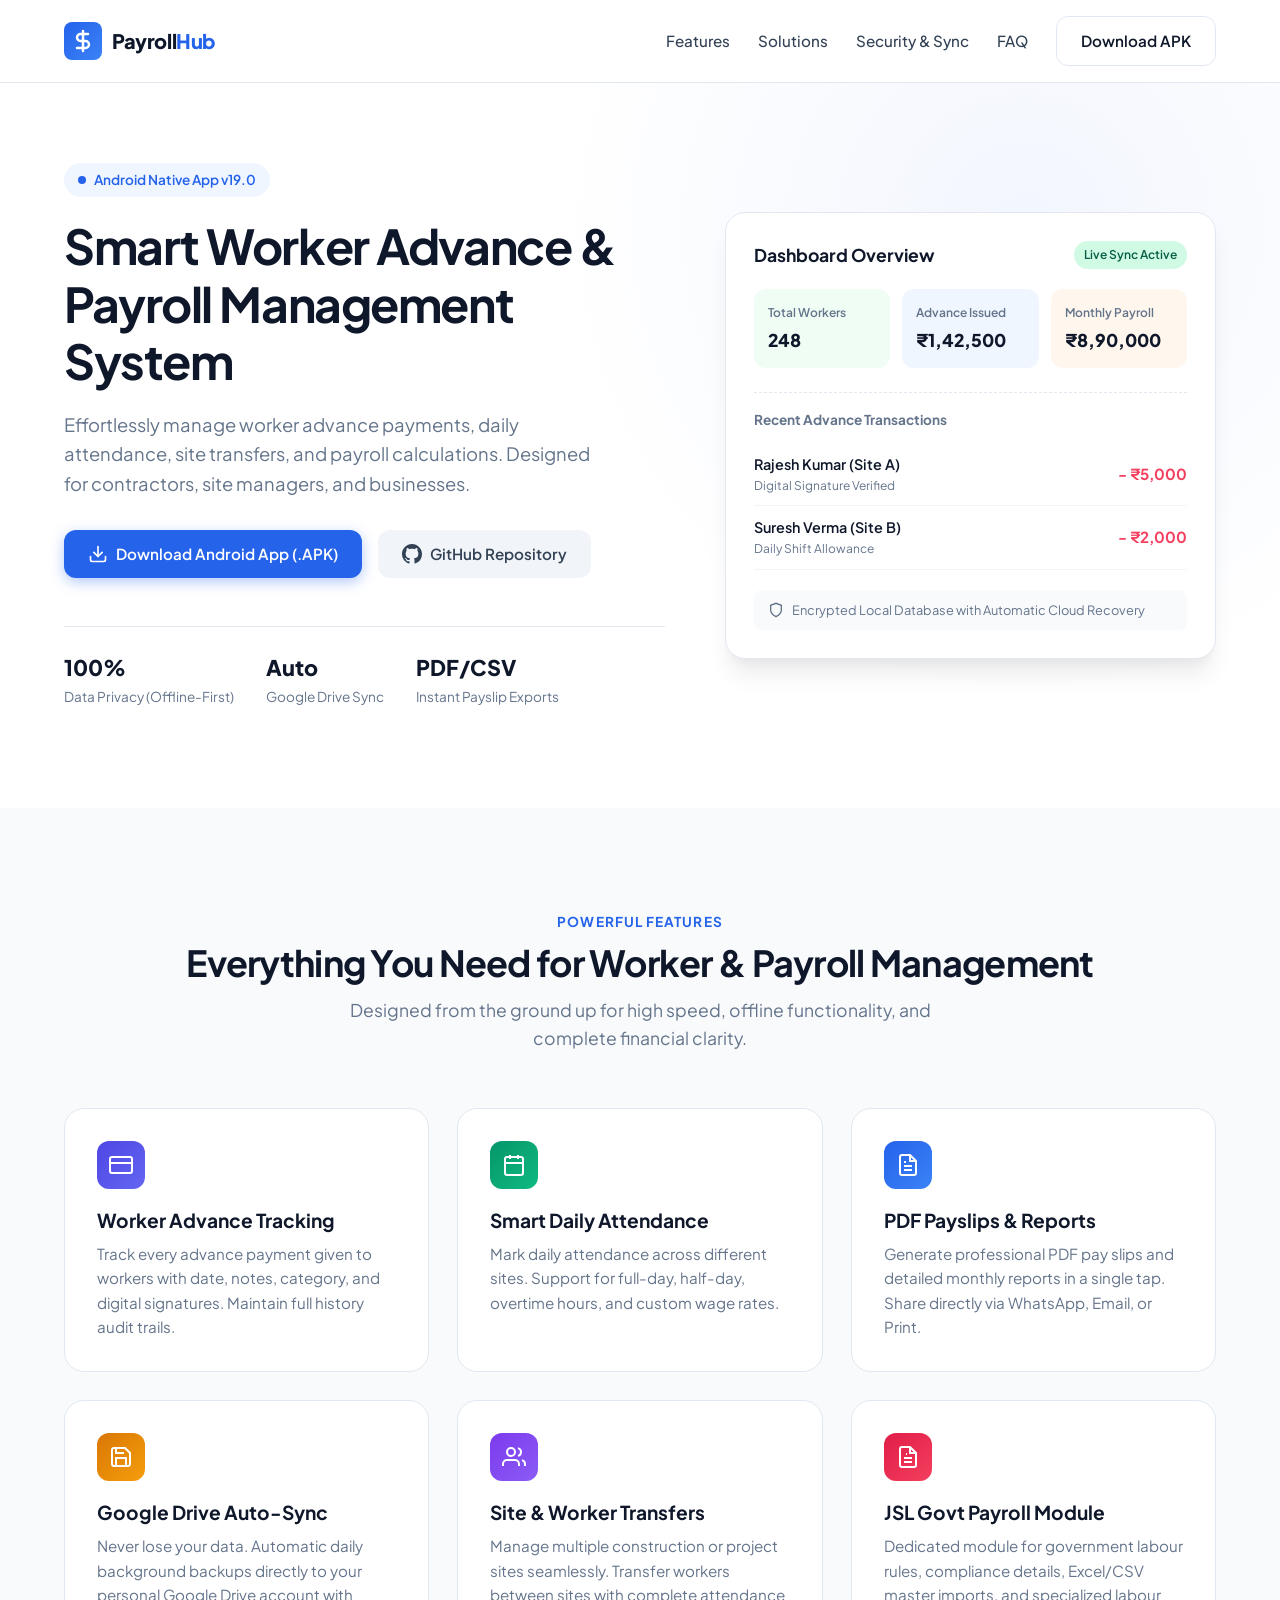
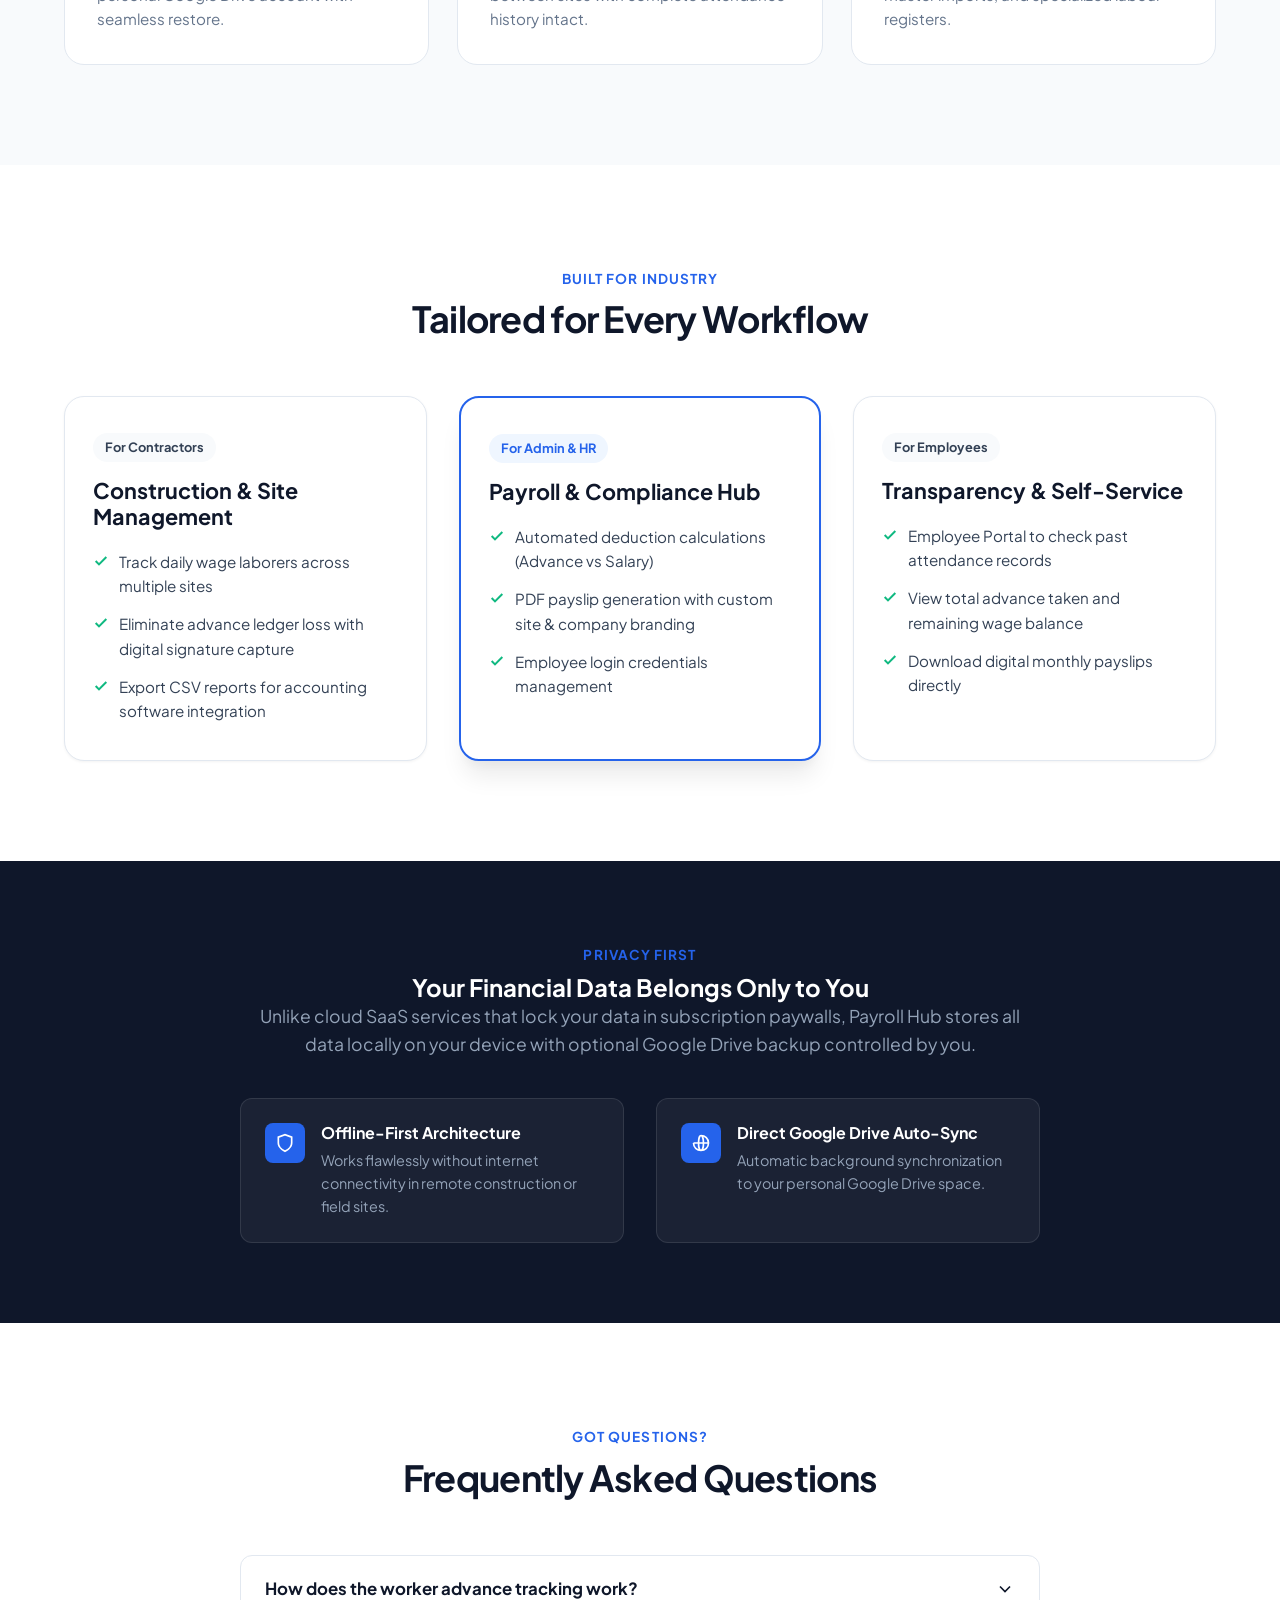
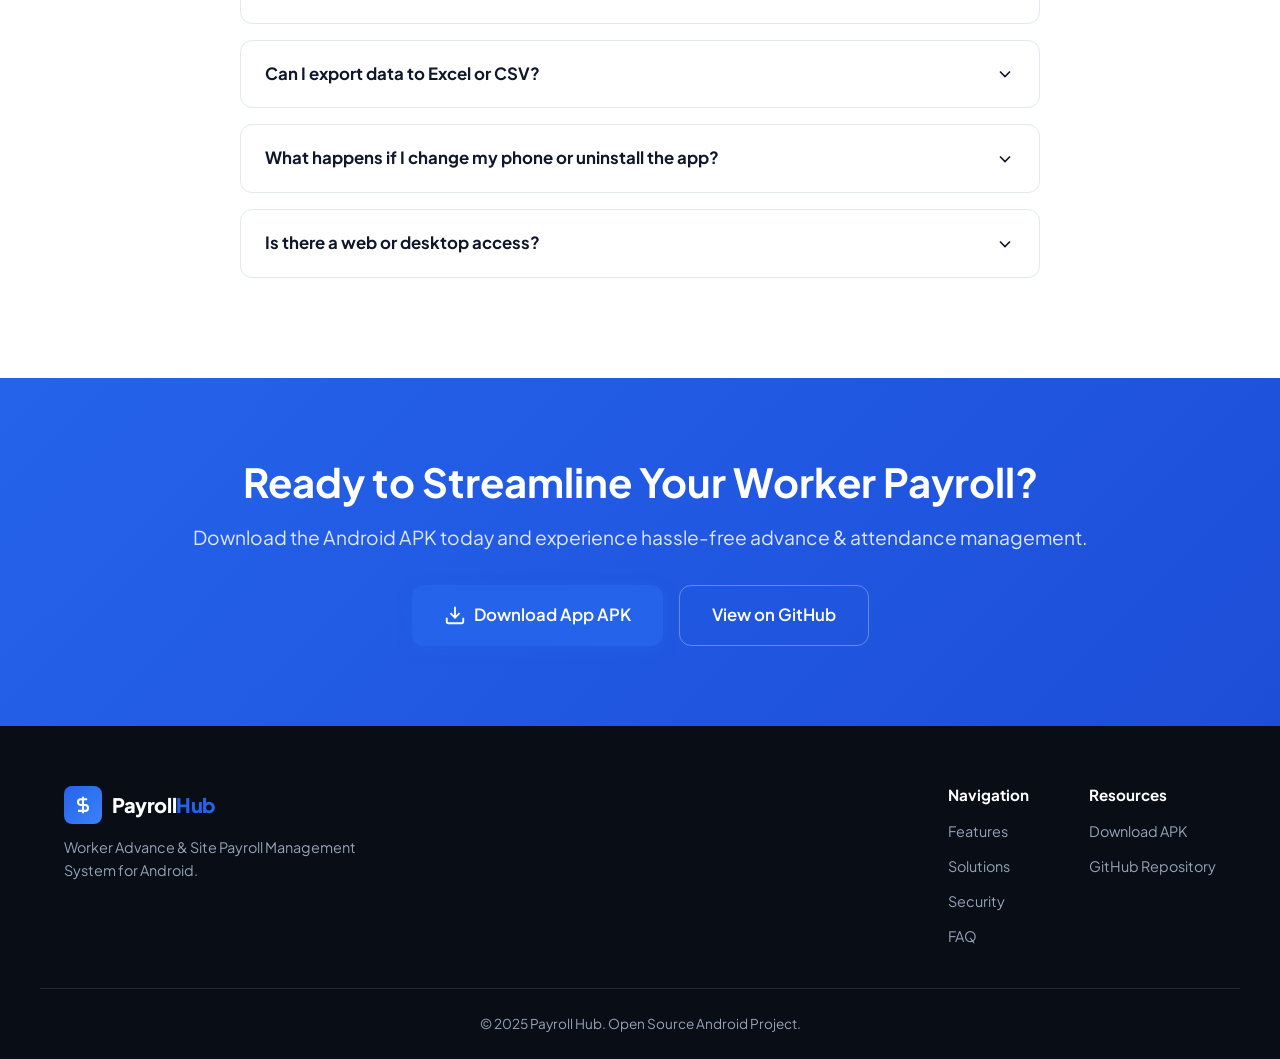
==== index.html @ fec2c5f2 "Publish Payroll Hub static website and release APK" ====
<!DOCTYPE html>
<html lang="en">
<head>
    <meta charset="UTF-8">
    <meta name="viewport" content="width=device-width, initial-scale=1.0">
    <title>Payroll Hub - Smart Worker Advance & Payroll Management</title>
    <meta name="description" content="All-in-one Android app for worker advance management, site attendance, payroll calculations, PDF payslip generation, and Google Drive auto-sync.">
    <link rel="preconnect" href="https://fonts.googleapis.com">
    <link rel="preconnect" href="https://fonts.gstatic.com" crossorigin>
    <link href="https://fonts.googleapis.com/css2?family=Plus+Jakarta+Sans:wght@300;400;500;600;700;800&display=swap" rel="stylesheet">
    <link rel="stylesheet" href="styles.css">
</head>
<body>

    <!-- Header Navigation -->
    <header class="navbar">
        <div class="container nav-container">
            <a href="#" class="brand-logo">
                <div class="logo-icon">
                    <svg width="24" height="24" viewBox="0 0 24 24" fill="none" stroke="currentColor" stroke-width="2.5" stroke-linecap="round" stroke-linejoin="round"><path d="M12 2v20M17 5H9.5a3.5 3.5 0 0 0 0 7h5a3.5 3.5 0 0 1 0 7H6"/></svg>
                </div>
                <span class="brand-name">Payroll<span>Hub</span></span>
            </a>

            <nav class="nav-links" id="navLinks">
                <a href="#features">Features</a>
                <a href="#solutions">Solutions</a>
                <a href="#security">Security & Sync</a>
                <a href="#faq">FAQ</a>
                <a href="app-release.apk" class="btn btn-outline nav-btn">Download APK</a>
            </nav>

            <button class="hamburger" id="hamburger" aria-label="Toggle Menu">
                <span></span>
                <span></span>
                <span></span>
            </button>
        </div>
    </header>

    <!-- Hero Section -->
    <section class="hero">
        <div class="container hero-container">
            <div class="hero-content">
                <div class="badge">
                    <span class="badge-dot"></span> Android Native App v19.0
                </div>
                <h1>Smart Worker Advance & Payroll Management System</h1>
                <p class="hero-subtitle">
                    Effortlessly manage worker advance payments, daily attendance, site transfers, and payroll calculations. Designed for contractors, site managers, and businesses.
                </p>
                <div class="hero-actions">
                    <a href="app-release.apk" class="btn btn-primary">
                        <svg width="20" height="20" viewBox="0 0 24 24" fill="none" stroke="currentColor" stroke-width="2" stroke-linecap="round" stroke-linejoin="round"><path d="M21 15v4a2 2 0 0 1-2 2H5a2 2 0 0 1-2-2v-4"/><polyline points="7 10 12 15 17 10"/><line x1="12" y1="15" x2="12" y2="3"/></svg>
                        Download Android App (.APK)
                    </a>
                    <a href="https://github.com/vijaybharti03/PayrollHub" target="_blank" rel="noopener" class="btn btn-secondary">
                        <svg width="20" height="20" viewBox="0 0 24 24" fill="currentColor"><path d="M12 0C5.37 0 0 5.37 0 12c0 5.31 3.435 9.795 8.205 11.385.6.105.825-.255.825-.57 0-.285-.015-1.23-.015-2.235-3.015.555-3.795-.735-4.035-1.41-.135-.345-.72-1.41-1.23-1.695-.42-.225-1.02-.78-.015-.795.945-.015 1.62.87 1.845 1.23 1.08 1.815 2.805 1.305 3.495.99.105-.78.42-1.305.765-1.605-2.67-.3-5.46-1.335-5.46-5.925 0-1.305.465-2.385 1.23-3.225-.12-.3-.54-1.53.12-3.18 0 0 1.005-.315 3.3 1.23.96-.27 1.98-.405 3-.405s2.04.135 3 .405c2.295-1.56 3.3-1.23 3.3-1.23.66 1.65.24 2.88.12 3.18.765.84 1.23 1.905 1.23 3.225 0 4.605-2.805 5.625-5.475 5.925.435.375.81 1.095.81 2.22 0 1.605-.015 2.895-.015 3.3 0 .315.225.69.825.57A12.02 12.02 0 0024 12c0-6.63-5.37-12-12-12z"/></svg>
                        GitHub Repository
                    </a>
                </div>
                <div class="hero-stats">
                    <div class="stat-item">
                        <span class="stat-number">100%</span>
                        <span class="stat-label">Data Privacy (Offline-First)</span>
                    </div>
                    <div class="stat-item">
                        <span class="stat-number">Auto</span>
                        <span class="stat-label">Google Drive Sync</span>
                    </div>
                    <div class="stat-item">
                        <span class="stat-number">PDF/CSV</span>
                        <span class="stat-label">Instant Payslip Exports</span>
                    </div>
                </div>
            </div>

            <div class="hero-visual">
                <div class="app-card-preview">
                    <div class="card-header">
                        <div class="card-title">Dashboard Overview</div>
                        <span class="status-badge">Live Sync Active</span>
                    </div>
                    <div class="card-metrics">
                        <div class="metric-box green">
                            <span class="m-label">Total Workers</span>
                            <span class="m-value">248</span>
                        </div>
                        <div class="metric-box blue">
                            <span class="m-label">Advance Issued</span>
                            <span class="m-value">₹1,42,500</span>
                        </div>
                        <div class="metric-box orange">
                            <span class="m-label">Monthly Payroll</span>
                            <span class="m-value">₹8,90,000</span>
                        </div>
                    </div>
                    <div class="recent-list">
                        <div class="list-title">Recent Advance Transactions</div>
                        <div class="list-item">
                            <div class="item-info">
                                <div class="item-name">Rajesh Kumar (Site A)</div>
                                <div class="item-sub">Digital Signature Verified</div>
                            </div>
                            <div class="item-amount text-red">- ₹5,000</div>
                        </div>
                        <div class="list-item">
                            <div class="item-info">
                                <div class="item-name">Suresh Verma (Site B)</div>
                                <div class="item-sub">Daily Shift Allowance</div>
                            </div>
                            <div class="item-amount text-red">- ₹2,000</div>
                        </div>
                    </div>
                    <div class="card-footer-info">
                        <svg width="16" height="16" viewBox="0 0 24 24" fill="none" stroke="currentColor" stroke-width="2"><path d="M12 22s8-4 8-10V5l-8-3-8 3v7c0 6 8 10 8 10z"/></svg>
                        Encrypted Local Database with Automatic Cloud Recovery
                    </div>
                </div>
            </div>
        </div>
    </section>

    <!-- Features Section -->
    <section class="features" id="features">
        <div class="container">
            <div class="section-header center">
                <span class="section-tag">Powerful Features</span>
                <h2>Everything You Need for Worker & Payroll Management</h2>
                <p>Designed from the ground up for high speed, offline functionality, and complete financial clarity.</p>
            </div>

            <div class="features-grid">
                <div class="feature-card">
                    <div class="feature-icon bg-indigo">
                        <svg width="24" height="24" viewBox="0 0 24 24" fill="none" stroke="currentColor" stroke-width="2"><rect x="1" y="4" width="22" height="16" rx="2" ry="2"/><line x1="1" y1="10" x2="23" y2="10"/></svg>
                    </div>
                    <h3>Worker Advance Tracking</h3>
                    <p>Track every advance payment given to workers with date, notes, category, and digital signatures. Maintain full history audit trails.</p>
                </div>

                <div class="feature-card">
                    <div class="feature-icon bg-emerald">
                        <svg width="24" height="24" viewBox="0 0 24 24" fill="none" stroke="currentColor" stroke-width="2"><rect x="3" y="4" width="18" height="18" rx="2" ry="2"/><line x1="16" y1="2" x2="16" y2="6"/><line x1="8" y1="2" x2="8" y2="6"/><line x1="3" y1="10" x2="21" y2="10"/></svg>
                    </div>
                    <h3>Smart Daily Attendance</h3>
                    <p>Mark daily attendance across different sites. Support for full-day, half-day, overtime hours, and custom wage rates.</p>
                </div>

                <div class="feature-card">
                    <div class="feature-icon bg-blue">
                        <svg width="24" height="24" viewBox="0 0 24 24" fill="none" stroke="currentColor" stroke-width="2"><path d="M14 2H6a2 2 0 0 0-2 2v16a2 2 0 0 0 2 2h12a2 2 0 0 0 2-2V8z"/><polyline points="14 2 14 8 20 8"/><line x1="16" y1="13" x2="8" y2="13"/><line x1="16" y1="17" x2="8" y2="17"/><polyline points="10 9 9 9 8 9"/></svg>
                    </div>
                    <h3>PDF Payslips & Reports</h3>
                    <p>Generate professional PDF pay slips and detailed monthly reports in a single tap. Share directly via WhatsApp, Email, or Print.</p>
                </div>

                <div class="feature-card">
                    <div class="feature-icon bg-amber">
                        <svg width="24" height="24" viewBox="0 0 24 24" fill="none" stroke="currentColor" stroke-width="2"><path d="M19 21H5a2 2 0 0 1-2-2V5a2 2 0 0 1 2-2h11l5 5v11a2 2 0 0 1-2 2z"/><polyline points="17 21 17 13 7 13 7 21"/><polyline points="7 3 7 8 15 8"/></svg>
                    </div>
                    <h3>Google Drive Auto-Sync</h3>
                    <p>Never lose your data. Automatic daily background backups directly to your personal Google Drive account with seamless restore.</p>
                </div>

                <div class="feature-card">
                    <div class="feature-icon bg-purple">
                        <svg width="24" height="24" viewBox="0 0 24 24" fill="none" stroke="currentColor" stroke-width="2"><path d="M17 21v-2a4 4 0 0 0-4-4H5a4 4 0 0 0-4 4v2"/><circle cx="9" cy="7" r="4"/><path d="M23 21v-2a4 4 0 0 0-3-3.87"/><path d="M16 3.13a4 4 0 0 1 0 7.75"/></svg>
                    </div>
                    <h3>Site & Worker Transfers</h3>
                    <p>Manage multiple construction or project sites seamlessly. Transfer workers between sites with complete attendance history intact.</p>
                </div>

                <div class="feature-card">
                    <div class="feature-icon bg-rose">
                        <svg width="24" height="24" viewBox="0 0 24 24" fill="none" stroke="currentColor" stroke-width="2"><path d="M14 2H6a2 2 0 0 0-2 2v16a2 2 0 0 0 2 2h12a2 2 0 0 0 2-2V8z"/><polyline points="14 2 14 8 20 8"/><path d="M8 13h8"/><path d="M8 17h8"/><path d="M10 9h1"/></svg>
                    </div>
                    <h3>JSL Govt Payroll Module</h3>
                    <p>Dedicated module for government labour rules, compliance details, Excel/CSV master imports, and specialized labour registers.</p>
                </div>
            </div>
        </div>
    </section>

    <!-- Solutions / Role Based Section -->
    <section class="solutions" id="solutions">
        <div class="container">
            <div class="section-header center">
                <span class="section-tag">Built For Industry</span>
                <h2>Tailored for Every Workflow</h2>
            </div>

            <div class="solutions-grid">
                <div class="solution-box">
                    <div class="sol-badge">For Contractors</div>
                    <h3>Construction & Site Management</h3>
                    <ul>
                        <li><svg width="16" height="16" viewBox="0 0 24 24" fill="none" stroke="currentColor" stroke-width="3"><polyline points="20 6 9 17 4 12"/></svg> Track daily wage laborers across multiple sites</li>
                        <li><svg width="16" height="16" viewBox="0 0 24 24" fill="none" stroke="currentColor" stroke-width="3"><polyline points="20 6 9 17 4 12"/></svg> Eliminate advance ledger loss with digital signature capture</li>
                        <li><svg width="16" height="16" viewBox="0 0 24 24" fill="none" stroke="currentColor" stroke-width="3"><polyline points="20 6 9 17 4 12"/></svg> Export CSV reports for accounting software integration</li>
                    </ul>
                </div>

                <div class="solution-box highlight">
                    <div class="sol-badge accent">For Admin & HR</div>
                    <h3>Payroll & Compliance Hub</h3>
                    <ul>
                        <li><svg width="16" height="16" viewBox="0 0 24 24" fill="none" stroke="currentColor" stroke-width="3"><polyline points="20 6 9 17 4 12"/></svg> Automated deduction calculations (Advance vs Salary)</li>
                        <li><svg width="16" height="16" viewBox="0 0 24 24" fill="none" stroke="currentColor" stroke-width="3"><polyline points="20 6 9 17 4 12"/></svg> PDF payslip generation with custom site & company branding</li>
                        <li><svg width="16" height="16" viewBox="0 0 24 24" fill="none" stroke="currentColor" stroke-width="3"><polyline points="20 6 9 17 4 12"/></svg> Employee login credentials management</li>
                    </ul>
                </div>

                <div class="solution-box">
                    <div class="sol-badge">For Employees</div>
                    <h3>Transparency & Self-Service</h3>
                    <ul>
                        <li><svg width="16" height="16" viewBox="0 0 24 24" fill="none" stroke="currentColor" stroke-width="3"><polyline points="20 6 9 17 4 12"/></svg> Employee Portal to check past attendance records</li>
                        <li><svg width="16" height="16" viewBox="0 0 24 24" fill="none" stroke="currentColor" stroke-width="3"><polyline points="20 6 9 17 4 12"/></svg> View total advance taken and remaining wage balance</li>
                        <li><svg width="16" height="16" viewBox="0 0 24 24" fill="none" stroke="currentColor" stroke-width="3"><polyline points="20 6 9 17 4 12"/></svg> Download digital monthly payslips directly</li>
                    </ul>
                </div>
            </div>
        </div>
    </section>

    <!-- Security & Sync Section -->
    <section class="security" id="security">
        <div class="container security-container">
            <div class="security-text">
                <span class="section-tag">Privacy First</span>
                <h2>Your Financial Data Belongs Only to You</h2>
                <p>Unlike cloud SaaS services that lock your data in subscription paywalls, Payroll Hub stores all data locally on your device with optional Google Drive backup controlled by you.</p>
                <div class="sec-features">
                    <div class="sec-item">
                        <div class="sec-icon"><svg width="20" height="20" viewBox="0 0 24 24" fill="none" stroke="currentColor" stroke-width="2"><path d="M12 22s8-4 8-10V5l-8-3-8 3v7c0 6 8 10 8 10z"/></svg></div>
                        <div>
                            <h4>Offline-First Architecture</h4>
                            <p>Works flawlessly without internet connectivity in remote construction or field sites.</p>
                        </div>
                    </div>
                    <div class="sec-item">
                        <div class="sec-icon"><svg width="20" height="20" viewBox="0 0 24 24" fill="none" stroke="currentColor" stroke-width="2"><path d="M21 12a9 9 0 0 1-9 9m9-9a9 9 0 0 0-9-9m9 9H3m9 9a9 9 0 0 1-9-9m9 9c1.657 0 3-4.03 3-9s-1.343-9-3-9m0 18c-1.657 0-3-4.03-3-9s1.343-9 3-9"/></svg></div>
                        <div>
                            <h4>Direct Google Drive Auto-Sync</h4>
                            <p>Automatic background synchronization to your personal Google Drive space.</p>
                        </div>
                    </div>
                </div>
            </div>
        </div>
    </section>

    <!-- FAQ Section -->
    <section class="faq" id="faq">
        <div class="container">
            <div class="section-header center">
                <span class="section-tag">Got Questions?</span>
                <h2>Frequently Asked Questions</h2>
            </div>

            <div class="faq-list">
                <details class="faq-item">
                    <summary class="faq-question">
                        <span>How does the worker advance tracking work?</span>
                        <svg width="20" height="20" viewBox="0 0 24 24" fill="none" stroke="currentColor" stroke-width="2"><polyline points="6 9 12 15 18 9"/></svg>
                    </summary>
                    <div class="faq-answer">
                        <p>When you give cash or bank advance to a worker, select the worker in the app and tap "Add Advance". You can record amount, payment mode, notes, and optionally take a digital signature. The advance is automatically deducted from their end-of-month final payroll calculation.</p>
                    </div>
                </details>

                <details class="faq-item">
                    <summary class="faq-question">
                        <span>Can I export data to Excel or CSV?</span>
                        <svg width="20" height="20" viewBox="0 0 24 24" fill="none" stroke="currentColor" stroke-width="2"><polyline points="6 9 12 15 18 9"/></svg>
                    </summary>
                    <div class="faq-answer">
                        <p>Yes! The app supports robust CSV and Excel export options for attendance registers, advance logs, and full monthly payroll summaries. You can also import existing worker lists via CSV.</p>
                    </div>
                </details>

                <details class="faq-item">
                    <summary class="faq-question">
                        <span>What happens if I change my phone or uninstall the app?</span>
                        <svg width="20" height="20" viewBox="0 0 24 24" fill="none" stroke="currentColor" stroke-width="2"><polyline points="6 9 12 15 18 9"/></svg>
                    </summary>
                    <div class="faq-answer">
                        <p>With Google Drive Auto-Sync enabled, your database is backed up securely. When installing the app on a new device, simply sign in with your Google account and restore your complete database in seconds.</p>
                    </div>
                </details>

                <details class="faq-item">
                    <summary class="faq-question">
                        <span>Is there a web or desktop access?</span>
                        <svg width="20" height="20" viewBox="0 0 24 24" fill="none" stroke="currentColor" stroke-width="2"><polyline points="6 9 12 15 18 9"/></svg>
                    </summary>
                    <div class="faq-answer">
                        <p>Currently, Payroll Hub is a native Android application designed for high performance on phones and tablets. CSV exports can be opened in Excel or Google Sheets on any PC or laptop.</p>
                    </div>
                </details>
            </div>
        </div>
    </section>

    <!-- Download Banner CTA -->
    <section class="cta-banner">
        <div class="container cta-container">
            <h2>Ready to Streamline Your Worker Payroll?</h2>
            <p>Download the Android APK today and experience hassle-free advance & attendance management.</p>
            <div class="cta-buttons">
                <a href="app-release.apk" class="btn btn-primary btn-lg">
                    <svg width="22" height="22" viewBox="0 0 24 24" fill="none" stroke="currentColor" stroke-width="2"><path d="M21 15v4a2 2 0 0 1-2 2H5a2 2 0 0 1-2-2v-4"/><polyline points="7 10 12 15 17 10"/><line x1="12" y1="15" x2="12" y2="3"/></svg>
                    Download App APK
                </a>
                <a href="https://github.com/vijaybharti03/PayrollHub" class="btn btn-outline-white btn-lg">
                    View on GitHub
                </a>
            </div>
        </div>
    </section>

    <!-- Footer -->
    <footer class="footer">
        <div class="container footer-container">
            <div class="footer-brand">
                <div class="brand-logo">
                    <div class="logo-icon">
                        <svg width="20" height="20" viewBox="0 0 24 24" fill="none" stroke="currentColor" stroke-width="2.5"><path d="M12 2v20M17 5H9.5a3.5 3.5 0 0 0 0 7h5a3.5 3.5 0 0 1 0 7H6"/></svg>
                    </div>
                    <span class="brand-name">Payroll<span>Hub</span></span>
                </div>
                <p>Worker Advance & Site Payroll Management System for Android.</p>
            </div>

            <div class="footer-links">
                <div class="f-col">
                    <h4>Navigation</h4>
                    <a href="#features">Features</a>
                    <a href="#solutions">Solutions</a>
                    <a href="#security">Security</a>
                    <a href="#faq">FAQ</a>
                </div>
                <div class="f-col">
                    <h4>Resources</h4>
                    <a href="app-release.apk">Download APK</a>
                    <a href="https://github.com/vijaybharti03/PayrollHub">GitHub Repository</a>
                </div>
            </div>
        </div>
        <div class="footer-bottom">
            <div class="container">
                <p>&copy; 2025 Payroll Hub. Open Source Android Project.</p>
            </div>
        </div>
    </footer>

    <script src="script.js"></script>
</body>
</html>
---- styles.css ----
/* CSS Reset & Variables */
:root {
    --primary: #2563eb;
    --primary-hover: #1d4ed8;
    --primary-light: #eff6ff;
    --dark: #0f172a;
    --dark-muted: #334155;
    --text-muted: #64748b;
    --light-bg: #f8fafc;
    --border: #e2e8f0;
    --white: #ffffff;
    --accent-emerald: #10b981;
    --accent-amber: #f59e0b;
    --accent-rose: #f43f5e;
    --accent-purple: #8b5cf6;
    --radius-sm: 8px;
    --radius-md: 12px;
    --radius-lg: 20px;
    --shadow-sm: 0 1px 3px rgba(0, 0, 0, 0.05);
    --shadow-md: 0 4px 6px -1px rgba(0, 0, 0, 0.08), 0 2px 4px -1px rgba(0, 0, 0, 0.04);
    --shadow-lg: 0 20px 25px -5px rgba(0, 0, 0, 0.08), 0 10px 10px -5px rgba(0, 0, 0, 0.03);
}

* {
    margin: 0;
    padding: 0;
    box-sizing: border-box;
}

html {
    scroll-behavior: smooth;
    font-family: 'Plus Jakarta Sans', -apple-system, BlinkMacSystemFont, sans-serif;
    color: var(--dark);
    background-color: #ffffff;
}

body {
    line-height: 1.6;
    overflow-x: hidden;
}

.container {
    max-width: 1200px;
    margin: 0 auto;
    padding: 0 24px;
}

/* Typography Helpers */
h1, h2, h3, h4 {
    color: var(--dark);
    font-weight: 700;
    line-height: 1.2;
}

a {
    text-decoration: none;
    color: inherit;
    transition: all 0.2s ease;
}

/* Buttons */
.btn {
    display: inline-flex;
    align-items: center;
    justify-content: center;
    gap: 8px;
    padding: 12px 24px;
    font-weight: 600;
    font-size: 0.95rem;
    border-radius: var(--radius-md);
    cursor: pointer;
    transition: all 0.25s ease;
    border: none;
}

.btn-primary {
    background-color: var(--primary);
    color: var(--white);
    box-shadow: 0 4px 14px rgba(37, 99, 235, 0.35);
}

.btn-primary:hover {
    background-color: var(--primary-hover);
    transform: translateY(-2px);
    box-shadow: 0 6px 20px rgba(37, 99, 235, 0.45);
}

.btn-secondary {
    background-color: #f1f5f9;
    color: var(--dark-muted);
}

.btn-secondary:hover {
    background-color: #e2e8f0;
    color: var(--dark);
}

.btn-outline {
    border: 1.5px solid var(--border);
    color: var(--dark);
    background: transparent;
}

.btn-outline:hover {
    border-color: var(--primary);
    color: var(--primary);
}

.btn-outline-white {
    border: 1.5px solid rgba(255, 255, 255, 0.3);
    color: var(--white);
    background: transparent;
}

.btn-outline-white:hover {
    background: rgba(255, 255, 255, 0.1);
    border-color: var(--white);
}

.btn-lg {
    padding: 16px 32px;
    font-size: 1.05rem;
}

/* Navbar */
.navbar {
    position: sticky;
    top: 0;
    z-index: 1000;
    background-color: rgba(255, 255, 255, 0.9);
    backdrop-filter: blur(12px);
    border-bottom: 1px solid var(--border);
    padding: 16px 0;
}

.nav-container {
    display: flex;
    align-items: center;
    justify-content: space-between;
}

.brand-logo {
    display: flex;
    align-items: center;
    gap: 10px;
}

.logo-icon {
    width: 38px;
    height: 38px;
    background: linear-gradient(135deg, var(--primary), #3b82f6);
    color: white;
    border-radius: var(--radius-sm);
    display: flex;
    align-items: center;
    justify-content: center;
}

.brand-name {
    font-size: 1.25rem;
    font-weight: 800;
    letter-spacing: -0.02em;
}

.brand-name span {
    color: var(--primary);
}

.nav-links {
    display: flex;
    align-items: center;
    gap: 28px;
    font-weight: 500;
    font-size: 0.95rem;
    color: var(--dark-muted);
}

.nav-links a:hover {
    color: var(--primary);
}

.hamburger {
    display: none;
    flex-direction: column;
    gap: 5px;
    background: none;
    border: none;
    cursor: pointer;
}

.hamburger span {
    width: 24px;
    height: 2px;
    background-color: var(--dark);
    transition: all 0.3s;
}

/* Hero Section */
.hero {
    padding: 80px 0 100px;
    background: radial-gradient(circle at 80% 20%, rgba(37, 99, 235, 0.06) 0%, transparent 40%);
}

.hero-container {
    display: grid;
    grid-template-columns: 1.1fr 0.9fr;
    gap: 60px;
    align-items: center;
}

.badge {
    display: inline-flex;
    align-items: center;
    gap: 8px;
    padding: 6px 14px;
    background-color: var(--primary-light);
    color: var(--primary);
    font-weight: 600;
    font-size: 0.85rem;
    border-radius: 100px;
    margin-bottom: 20px;
}

.badge-dot {
    width: 8px;
    height: 8px;
    background-color: var(--primary);
    border-radius: 50%;
}

.hero h1 {
    font-size: 3rem;
    letter-spacing: -0.03em;
    margin-bottom: 20px;
    color: var(--dark);
}

.hero-subtitle {
    font-size: 1.15rem;
    color: var(--text-muted);
    margin-bottom: 32px;
    max-width: 540px;
}

.hero-actions {
    display: flex;
    gap: 16px;
    margin-bottom: 48px;
    flex-wrap: wrap;
}

.hero-stats {
    display: flex;
    gap: 32px;
    border-top: 1px solid var(--border);
    padding-top: 24px;
}

.stat-item {
    display: flex;
    flex-direction: column;
}

.stat-number {
    font-size: 1.35rem;
    font-weight: 800;
    color: var(--dark);
}

.stat-label {
    font-size: 0.85rem;
    color: var(--text-muted);
}

/* App Card Visual Preview */
.hero-visual {
    position: relative;
}

.app-card-preview {
    background: #ffffff;
    border: 1px solid var(--border);
    border-radius: var(--radius-lg);
    padding: 28px;
    box-shadow: var(--shadow-lg);
    position: relative;
}

.card-header {
    display: flex;
    justify-content: space-between;
    align-items: center;
    margin-bottom: 20px;
}

.card-title {
    font-weight: 700;
    font-size: 1.1rem;
}

.status-badge {
    background-color: #d1fae5;
    color: #065f46;
    font-size: 0.75rem;
    font-weight: 600;
    padding: 4px 10px;
    border-radius: 100px;
}

.card-metrics {
    display: grid;
    grid-template-columns: repeat(3, 1fr);
    gap: 12px;
    margin-bottom: 24px;
}

.metric-box {
    padding: 14px;
    border-radius: var(--radius-md);
    display: flex;
    flex-direction: column;
}

.metric-box.green { background-color: #f0fdf4; }
.metric-box.blue { background-color: #eff6ff; }
.metric-box.orange { background-color: #fff7ed; }

.m-label {
    font-size: 0.75rem;
    color: var(--text-muted);
    font-weight: 600;
}

.m-value {
    font-size: 1.1rem;
    font-weight: 800;
    color: var(--dark);
    margin-top: 4px;
}

.recent-list {
    border-top: 1px dashed var(--border);
    padding-top: 16px;
    margin-bottom: 20px;
}

.list-title {
    font-size: 0.85rem;
    font-weight: 700;
    color: var(--text-muted);
    margin-bottom: 12px;
}

.list-item {
    display: flex;
    justify-content: space-between;
    align-items: center;
    padding: 10px 0;
    border-bottom: 1px solid #f1f5f9;
}

.item-name {
    font-weight: 600;
    font-size: 0.9rem;
}

.item-sub {
    font-size: 0.75rem;
    color: var(--text-muted);
}

.item-amount {
    font-weight: 700;
    font-size: 0.95rem;
}

.text-red { color: var(--accent-rose); }

.card-footer-info {
    display: flex;
    align-items: center;
    gap: 8px;
    font-size: 0.8rem;
    color: var(--text-muted);
    background-color: var(--light-bg);
    padding: 10px 14px;
    border-radius: var(--radius-sm);
}

/* Section Header Component */
.section-header {
    margin-bottom: 56px;
}

.section-header.center {
    text-align: center;
}

.section-tag {
    color: var(--primary);
    font-weight: 700;
    font-size: 0.85rem;
    text-transform: uppercase;
    letter-spacing: 0.08em;
    margin-bottom: 8px;
    display: inline-block;
}

.section-header h2 {
    font-size: 2.25rem;
    letter-spacing: -0.02em;
    margin-bottom: 12px;
}

.section-header p {
    color: var(--text-muted);
    font-size: 1.1rem;
    max-width: 600px;
    margin: 0 auto;
}

/* Features Section */
.features {
    padding: 100px 0;
    background-color: var(--light-bg);
}

.features-grid {
    display: grid;
    grid-template-columns: repeat(3, 1fr);
    gap: 28px;
}

.feature-card {
    background: var(--white);
    padding: 32px;
    border-radius: var(--radius-lg);
    border: 1px solid var(--border);
    transition: all 0.3s ease;
}

.feature-card:hover {
    transform: translateY(-4px);
    box-shadow: var(--shadow-lg);
    border-color: rgba(37, 99, 235, 0.3);
}

.feature-icon {
    width: 48px;
    height: 48px;
    border-radius: var(--radius-md);
    display: flex;
    align-items: center;
    justify-content: center;
    margin-bottom: 20px;
    color: white;
}

.bg-indigo { background: linear-gradient(135deg, #4f46e5, #6366f1); }
.bg-emerald { background: linear-gradient(135deg, #059669, #10b981); }
.bg-blue { background: linear-gradient(135deg, #2563eb, #3b82f6); }
.bg-amber { background: linear-gradient(135deg, #d97706, #f59e0b); }
.bg-purple { background: linear-gradient(135deg, #7c3aed, #8b5cf6); }
.bg-rose { background: linear-gradient(135deg, #e11d48, #f43f5e); }

.feature-card h3 {
    font-size: 1.2rem;
    margin-bottom: 10px;
}

.feature-card p {
    color: var(--text-muted);
    font-size: 0.95rem;
}

/* Solutions Section */
.solutions {
    padding: 100px 0;
}

.solutions-grid {
    display: grid;
    grid-template-columns: repeat(3, 1fr);
    gap: 32px;
}

.solution-box {
    background: var(--white);
    border: 1px solid var(--border);
    border-radius: var(--radius-lg);
    padding: 36px 28px;
    position: relative;
    box-shadow: var(--shadow-sm);
}

.solution-box.highlight {
    border: 2px solid var(--primary);
    box-shadow: var(--shadow-lg);
}

.sol-badge {
    display: inline-block;
    padding: 4px 12px;
    background-color: var(--light-bg);
    color: var(--dark-muted);
    font-size: 0.8rem;
    font-weight: 700;
    border-radius: 100px;
    margin-bottom: 16px;
}

.sol-badge.accent {
    background-color: var(--primary-light);
    color: var(--primary);
}

.solution-box h3 {
    font-size: 1.35rem;
    margin-bottom: 20px;
}

.solution-box ul {
    list-style: none;
    display: flex;
    flex-direction: column;
    gap: 14px;
}

.solution-box li {
    display: flex;
    align-items: flex-start;
    gap: 10px;
    font-size: 0.95rem;
    color: var(--dark-muted);
}

.solution-box li svg {
    color: var(--accent-emerald);
    flex-shrink: 0;
    margin-top: 3px;
}

/* Security Section */
.security {
    padding: 80px 0;
    background-color: var(--dark);
    color: var(--white);
}

.security h2 {
    color: var(--white);
}

.security-text {
    max-width: 800px;
    margin: 0 auto;
    text-align: center;
}

.security p {
    color: #94a3b8;
    font-size: 1.1rem;
    margin-bottom: 40px;
}

.sec-features {
    display: grid;
    grid-template-columns: repeat(2, 1fr);
    gap: 32px;
    text-align: left;
}

.sec-item {
    display: flex;
    gap: 16px;
    background: rgba(255, 255, 255, 0.05);
    padding: 24px;
    border-radius: var(--radius-md);
    border: 1px solid rgba(255, 255, 255, 0.1);
}

.sec-icon {
    width: 40px;
    height: 40px;
    background: var(--primary);
    color: white;
    border-radius: var(--radius-sm);
    display: flex;
    align-items: center;
    justify-content: center;
    flex-shrink: 0;
}

.sec-item h4 {
    color: var(--white);
    margin-bottom: 6px;
}

.sec-item p {
    color: #94a3b8;
    font-size: 0.9rem;
    margin-bottom: 0;
}

/* FAQ Section */
.faq {
    padding: 100px 0;
}

.faq-list {
    max-width: 800px;
    margin: 0 auto;
    display: flex;
    flex-direction: column;
    gap: 16px;
}

.faq-item {
    background-color: var(--white);
    border: 1px solid var(--border);
    border-radius: var(--radius-md);
    overflow: hidden;
}

.faq-question {
    padding: 20px 24px;
    font-weight: 700;
    font-size: 1.05rem;
    cursor: pointer;
    display: flex;
    justify-content: space-between;
    align-items: center;
    user-select: none;
    list-style: none;
}

.faq-question::-webkit-details-marker {
    display: none;
}

.faq-answer {
    padding: 0 24px 20px;
    color: var(--text-muted);
    font-size: 0.95rem;
}

/* CTA Banner */
.cta-banner {
    background: linear-gradient(135deg, var(--primary), #1d4ed8);
    color: var(--white);
    padding: 80px 0;
    text-align: center;
}

.cta-banner h2 {
    color: var(--white);
    font-size: 2.5rem;
    margin-bottom: 16px;
}

.cta-banner p {
    font-size: 1.2rem;
    color: rgba(255, 255, 255, 0.85);
    margin-bottom: 32px;
}

.cta-buttons {
    display: flex;
    justify-content: center;
    gap: 16px;
    flex-wrap: wrap;
}

/* Footer */
.footer {
    background-color: #090d16;
    color: #94a3b8;
    padding: 60px 0 0;
}

.footer-container {
    display: grid;
    grid-template-columns: 1fr 1fr;
    gap: 60px;
    padding-bottom: 40px;
    border-bottom: 1px solid #1e293b;
}

.footer-brand .brand-name {
    color: var(--white);
}

.footer-brand p {
    margin-top: 12px;
    font-size: 0.9rem;
    max-width: 320px;
}

.footer-links {
    display: flex;
    gap: 60px;
    justify-content: flex-end;
}

.f-col {
    display: flex;
    flex-direction: column;
    gap: 12px;
}

.f-col h4 {
    color: var(--white);
    font-size: 0.95rem;
    margin-bottom: 4px;
}

.f-col a {
    color: #94a3b8;
    font-size: 0.9rem;
}

.f-col a:hover {
    color: var(--white);
}

.footer-bottom {
    padding: 24px 0;
    font-size: 0.85rem;
    text-align: center;
}

/* Responsive Styles */
@media (max-width: 992px) {
    .hero-container {
        grid-template-columns: 1fr;
        gap: 40px;
    }

    .hero h1 {
        font-size: 2.25rem;
    }

    .features-grid, .solutions-grid {
        grid-template-columns: 1fr;
    }

    .sec-features {
        grid-template-columns: 1fr;
    }
}

@media (max-width: 768px) {
    .nav-links {
        display: none;
        position: absolute;
        top: 100%;
        left: 0;
        right: 0;
        background: var(--white);
        flex-direction: column;
        padding: 20px;
        box-shadow: var(--shadow-lg);
        border-bottom: 1px solid var(--border);
    }

    .nav-links.active {
        display: flex;
    }

    .hamburger {
        display: flex;
    }

    .card-metrics {
        grid-template-columns: 1fr;
    }

    .footer-container {
        grid-template-columns: 1fr;
    }

    .footer-links {
        justify-content: flex-start;
    }
}
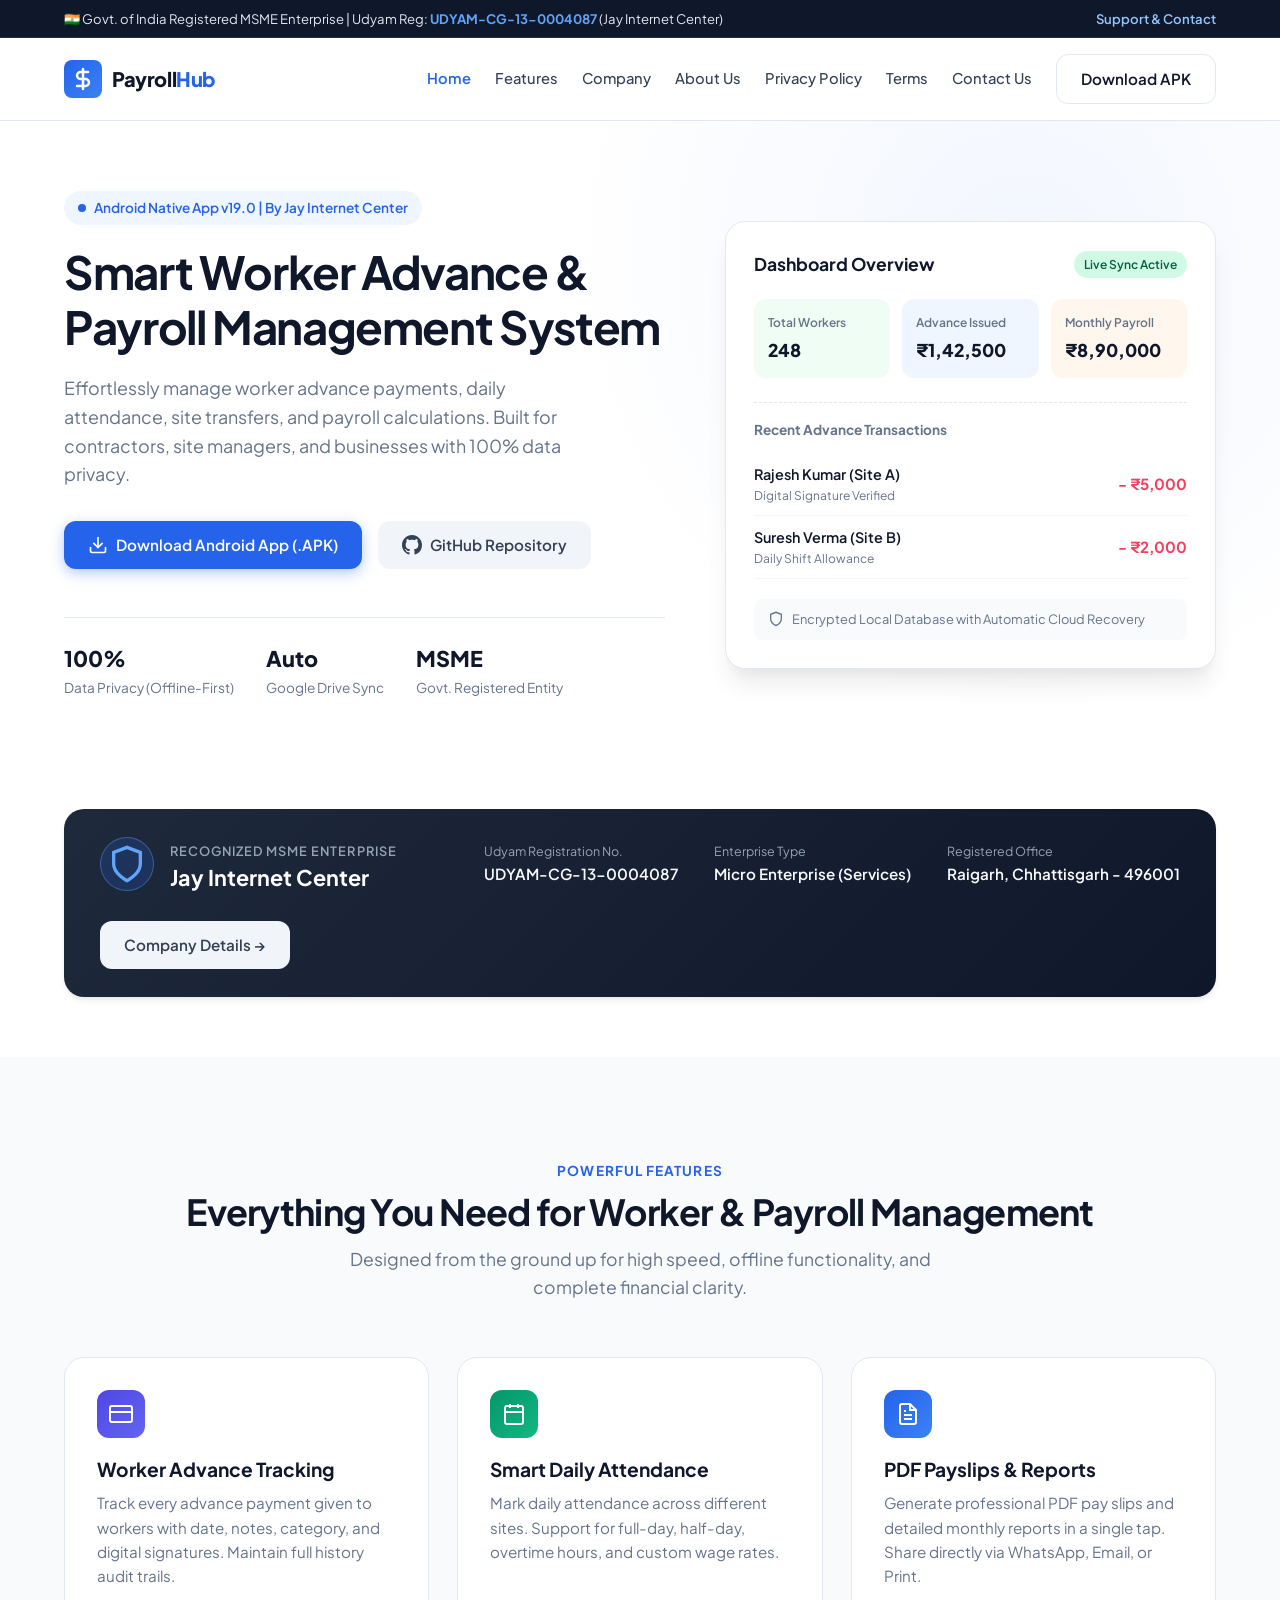
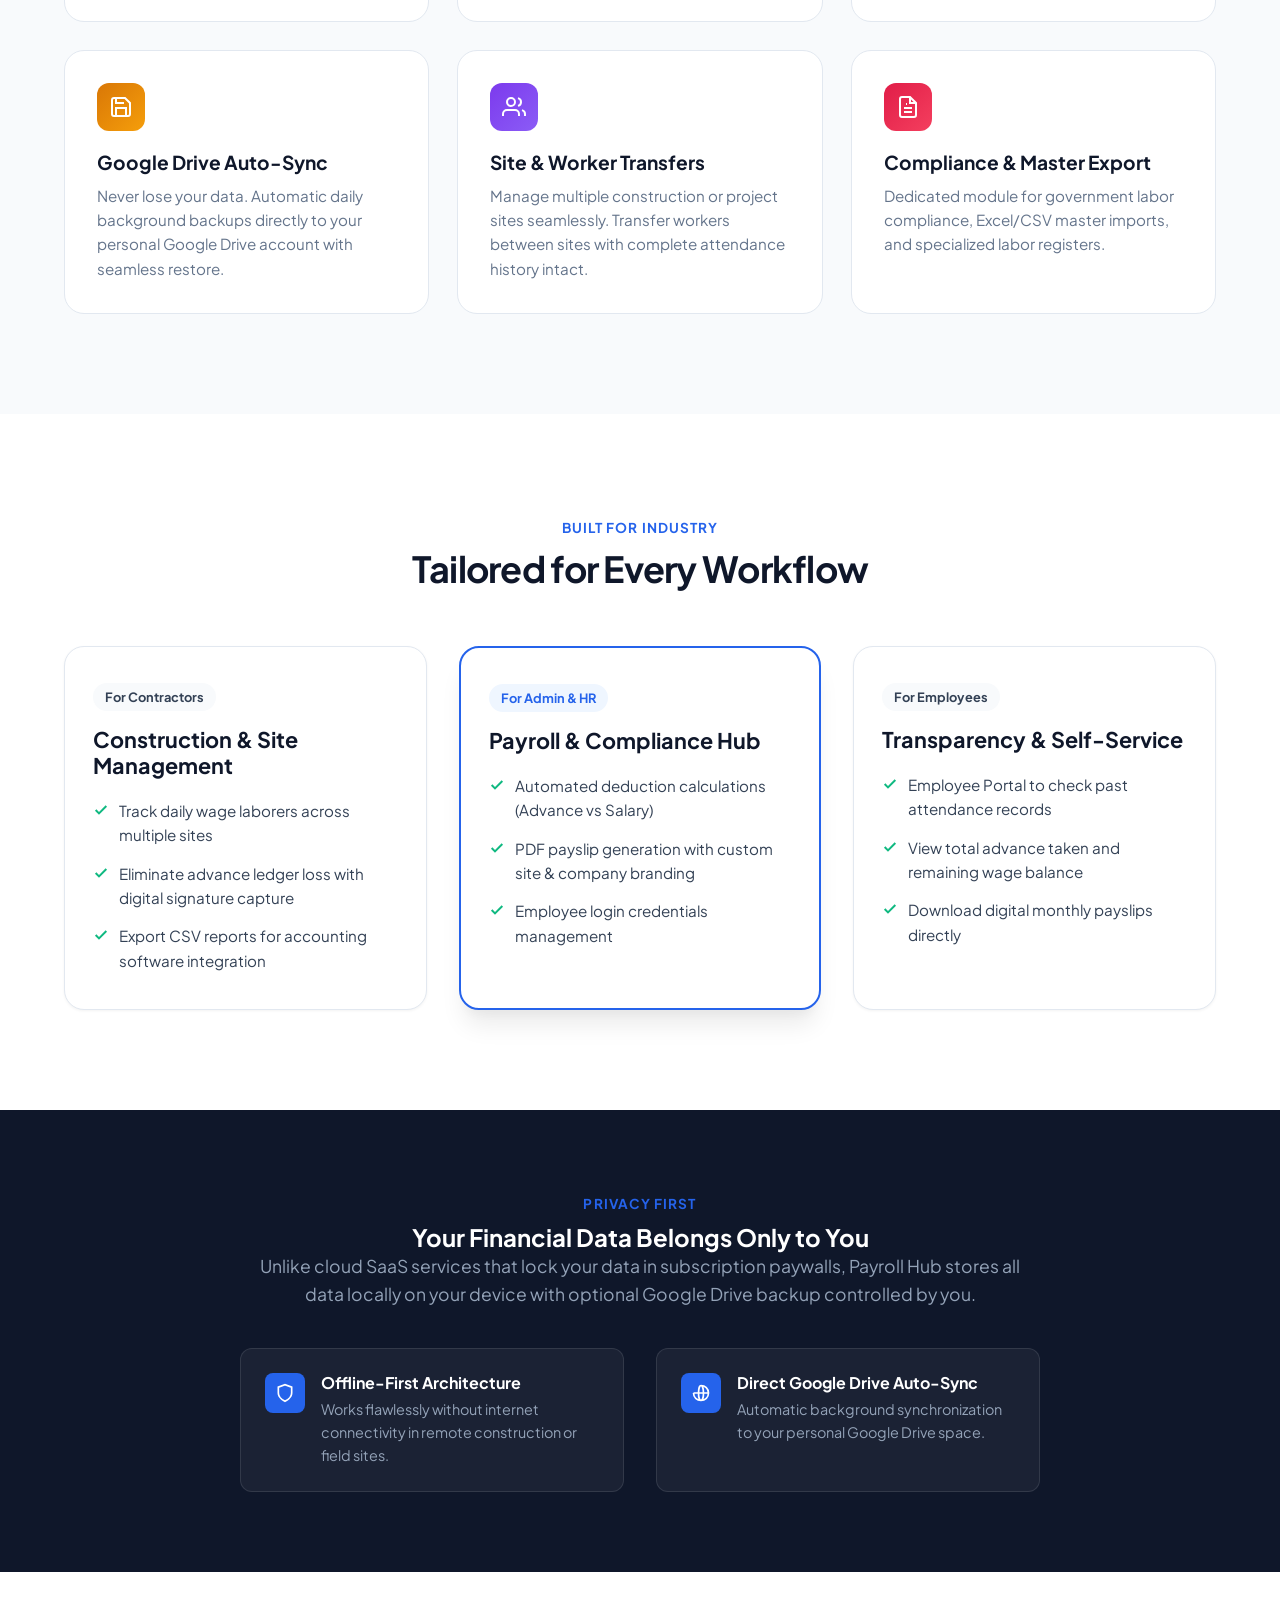
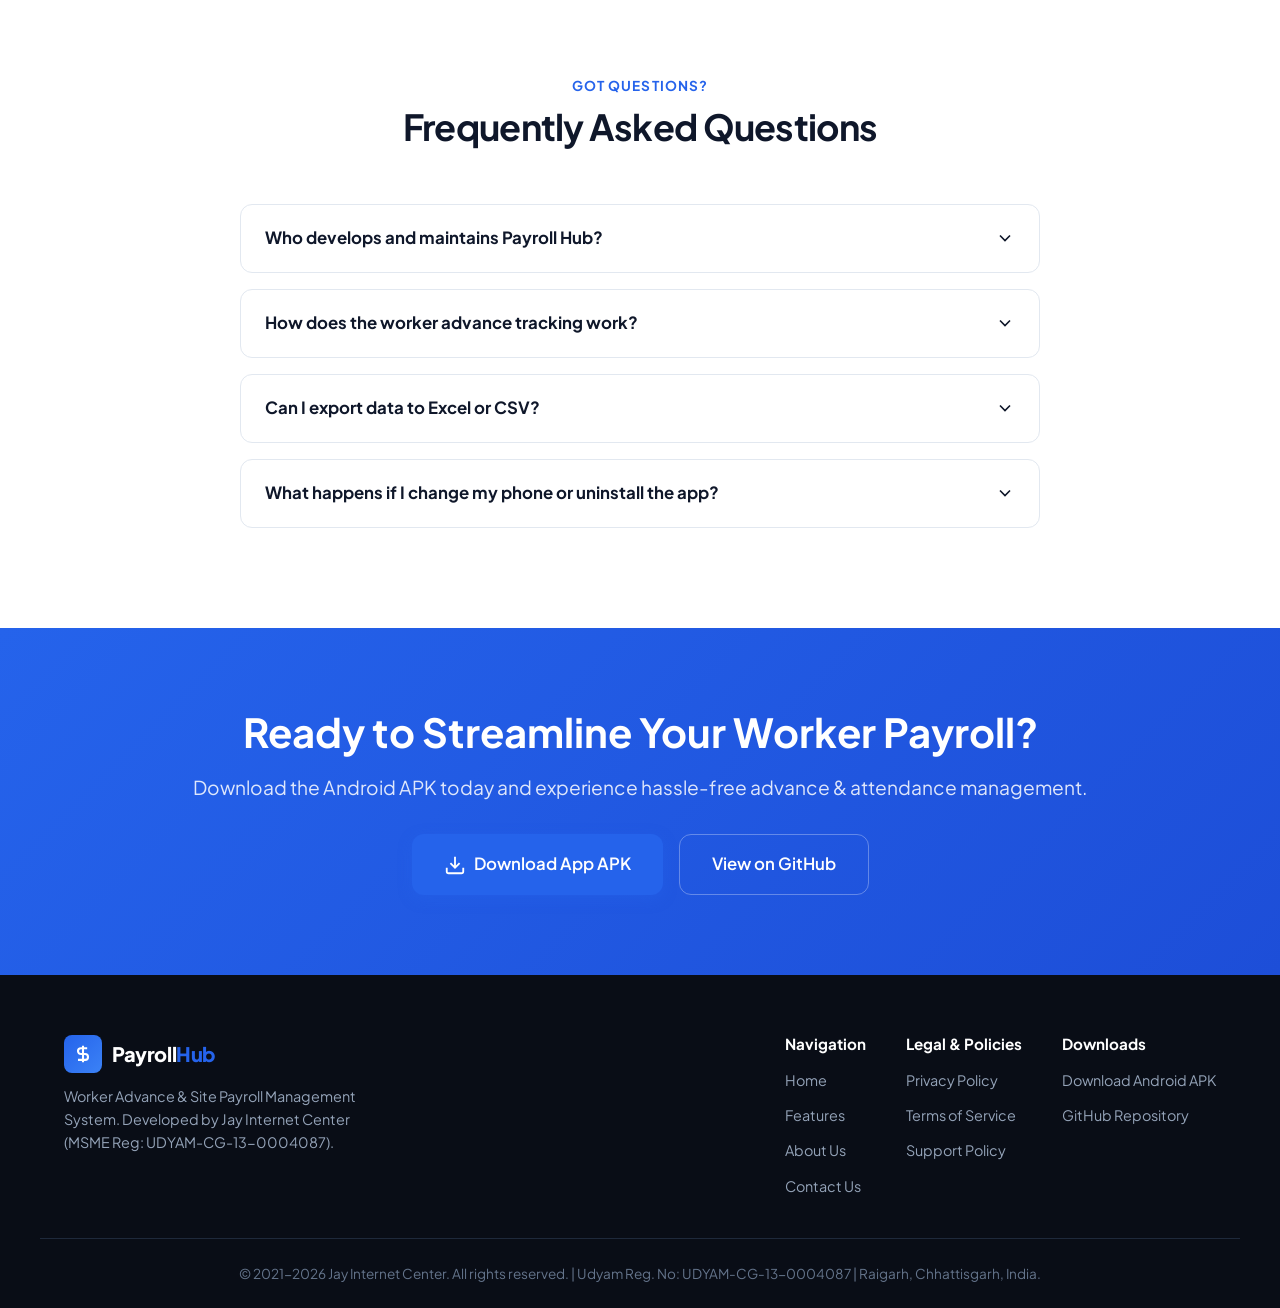
==== commit f1924b27: "Add Jay Internet Center company details, MSME registration, About, Privacy, Terms, and Contact pages" ====
--- a/index.html
+++ b/index.html
@@ -3,8 +3,8 @@
 <head>
     <meta charset="UTF-8">
     <meta name="viewport" content="width=device-width, initial-scale=1.0">
-    <title>Payroll Hub - Smart Worker Advance & Payroll Management</title>
-    <meta name="description" content="All-in-one Android app for worker advance management, site attendance, payroll calculations, PDF payslip generation, and Google Drive auto-sync.">
+    <title>Payroll Hub - Smart Worker Advance & Site Payroll Management System</title>
+    <meta name="description" content="All-in-one Android app for worker advance management, site attendance, payroll calculations, PDF payslip generation, and Google Drive auto-sync. Developed by Jay Internet Center (MSME Reg: UDYAM-CG-13-0004087).">
     <link rel="preconnect" href="https://fonts.googleapis.com">
     <link rel="preconnect" href="https://fonts.gstatic.com" crossorigin>
     <link href="https://fonts.googleapis.com/css2?family=Plus+Jakarta+Sans:wght@300;400;500;600;700;800&display=swap" rel="stylesheet">
@@ -12,10 +12,18 @@
 </head>
 <body>
 
+    <!-- Top Trust Bar -->
+    <div class="top-trust-bar">
+        <div class="container trust-container">
+            <span>🇮🇳 Govt. of India Registered MSME Enterprise | Udyam Reg: <strong>UDYAM-CG-13-0004087</strong> (Jay Internet Center)</span>
+            <a href="contact.html">Support & Contact</a>
+        </div>
+    </div>
+
     <!-- Header Navigation -->
     <header class="navbar">
         <div class="container nav-container">
-            <a href="#" class="brand-logo">
+            <a href="index.html" class="brand-logo">
                 <div class="logo-icon">
                     <svg width="24" height="24" viewBox="0 0 24 24" fill="none" stroke="currentColor" stroke-width="2.5" stroke-linecap="round" stroke-linejoin="round"><path d="M12 2v20M17 5H9.5a3.5 3.5 0 0 0 0 7h5a3.5 3.5 0 0 1 0 7H6"/></svg>
                 </div>
@@ -23,10 +31,13 @@
             </a>
 
             <nav class="nav-links" id="navLinks">
+                <a href="index.html" class="active">Home</a>
                 <a href="#features">Features</a>
-                <a href="#solutions">Solutions</a>
-                <a href="#security">Security & Sync</a>
-                <a href="#faq">FAQ</a>
+                <a href="#company">Company</a>
+                <a href="about.html">About Us</a>
+                <a href="privacy.html">Privacy Policy</a>
+                <a href="terms.html">Terms</a>
+                <a href="contact.html">Contact Us</a>
                 <a href="app-release.apk" class="btn btn-outline nav-btn">Download APK</a>
             </nav>
 
@@ -43,11 +54,11 @@
         <div class="container hero-container">
             <div class="hero-content">
                 <div class="badge">
-                    <span class="badge-dot"></span> Android Native App v19.0
+                    <span class="badge-dot"></span> Android Native App v19.0 | By Jay Internet Center
                 </div>
                 <h1>Smart Worker Advance & Payroll Management System</h1>
                 <p class="hero-subtitle">
-                    Effortlessly manage worker advance payments, daily attendance, site transfers, and payroll calculations. Designed for contractors, site managers, and businesses.
+                    Effortlessly manage worker advance payments, daily attendance, site transfers, and payroll calculations. Built for contractors, site managers, and businesses with 100% data privacy.
                 </p>
                 <div class="hero-actions">
                     <a href="app-release.apk" class="btn btn-primary">
@@ -69,8 +80,8 @@
                         <span class="stat-label">Google Drive Sync</span>
                     </div>
                     <div class="stat-item">
-                        <span class="stat-number">PDF/CSV</span>
-                        <span class="stat-label">Instant Payslip Exports</span>
+                        <span class="stat-number">MSME</span>
+                        <span class="stat-label">Govt. Registered Entity</span>
                     </div>
                 </div>
             </div>
@@ -121,6 +132,40 @@
         </div>
     </section>
 
+    <!-- Company Trust Banner Section -->
+    <section class="company-trust-section" id="company">
+        <div class="container">
+            <div class="trust-card">
+                <div class="trust-badge-col">
+                    <div class="msme-emblem">
+                        <svg width="40" height="40" viewBox="0 0 24 24" fill="none" stroke="currentColor" stroke-width="2"><path d="M12 22s8-4 8-10V5l-8-3-8 3v7c0 6 8 10 8 10z"/></svg>
+                    </div>
+                    <div>
+                        <span class="t-sub">Recognized MSME Enterprise</span>
+                        <h3>Jay Internet Center</h3>
+                    </div>
+                </div>
+                <div class="trust-details-grid">
+                    <div class="t-detail-item">
+                        <span class="t-label">Udyam Registration No.</span>
+                        <strong class="t-val">UDYAM-CG-13-0004087</strong>
+                    </div>
+                    <div class="t-detail-item">
+                        <span class="t-label">Enterprise Type</span>
+                        <strong class="t-val">Micro Enterprise (Services)</strong>
+                    </div>
+                    <div class="t-detail-item">
+                        <span class="t-label">Registered Office</span>
+                        <strong class="t-val">Raigarh, Chhattisgarh - 496001</strong>
+                    </div>
+                </div>
+                <div class="trust-action">
+                    <a href="about.html" class="btn btn-secondary">Company Details &rarr;</a>
+                </div>
+            </div>
+        </div>
+    </section>
+
     <!-- Features Section -->
     <section class="features" id="features">
         <div class="container">
@@ -175,8 +220,8 @@
                     <div class="feature-icon bg-rose">
                         <svg width="24" height="24" viewBox="0 0 24 24" fill="none" stroke="currentColor" stroke-width="2"><path d="M14 2H6a2 2 0 0 0-2 2v16a2 2 0 0 0 2 2h12a2 2 0 0 0 2-2V8z"/><polyline points="14 2 14 8 20 8"/><path d="M8 13h8"/><path d="M8 17h8"/><path d="M10 9h1"/></svg>
                     </div>
-                    <h3>JSL Govt Payroll Module</h3>
-                    <p>Dedicated module for government labour rules, compliance details, Excel/CSV master imports, and specialized labour registers.</p>
+                    <h3>Compliance & Master Export</h3>
+                    <p>Dedicated module for government labor compliance, Excel/CSV master imports, and specialized labor registers.</p>
                 </div>
             </div>
         </div>
@@ -262,6 +307,16 @@
             <div class="faq-list">
                 <details class="faq-item">
                     <summary class="faq-question">
+                        <span>Who develops and maintains Payroll Hub?</span>
+                        <svg width="20" height="20" viewBox="0 0 24 24" fill="none" stroke="currentColor" stroke-width="2"><polyline points="6 9 12 15 18 9"/></svg>
+                    </summary>
+                    <div class="faq-answer">
+                        <p>Payroll Hub is developed and operated by <strong>Jay Internet Center</strong>, a registered Micro Enterprise under the Ministry of MSME, Government of India (Udyam Reg. No: UDYAM-CG-13-0004087), located in Raigarh, Chhattisgarh.</p>
+                    </div>
+                </details>
+
+                <details class="faq-item">
+                    <summary class="faq-question">
                         <span>How does the worker advance tracking work?</span>
                         <svg width="20" height="20" viewBox="0 0 24 24" fill="none" stroke="currentColor" stroke-width="2"><polyline points="6 9 12 15 18 9"/></svg>
                     </summary>
@@ -286,17 +341,7 @@
                         <svg width="20" height="20" viewBox="0 0 24 24" fill="none" stroke="currentColor" stroke-width="2"><polyline points="6 9 12 15 18 9"/></svg>
                     </summary>
                     <div class="faq-answer">
-                        <p>With Google Drive Auto-Sync enabled, your database is backed up securely. When installing the app on a new device, simply sign in with your Google account and restore your complete database in seconds.</p>
-                    </div>
-                </details>
-
-                <details class="faq-item">
-                    <summary class="faq-question">
-                        <span>Is there a web or desktop access?</span>
-                        <svg width="20" height="20" viewBox="0 0 24 24" fill="none" stroke="currentColor" stroke-width="2"><polyline points="6 9 12 15 18 9"/></svg>
-                    </summary>
-                    <div class="faq-answer">
-                        <p>Currently, Payroll Hub is a native Android application designed for high performance on phones and tablets. CSV exports can be opened in Excel or Google Sheets on any PC or laptop.</p>
+                        <p>With Google Drive Auto-Sync enabled, your database is backed up securely to your personal Google Drive. When installing the app on a new device, simply sign in with your Google account and restore your complete database in seconds.</p>
                     </div>
                 </details>
             </div>
@@ -313,7 +358,7 @@
                     <svg width="22" height="22" viewBox="0 0 24 24" fill="none" stroke="currentColor" stroke-width="2"><path d="M21 15v4a2 2 0 0 1-2 2H5a2 2 0 0 1-2-2v-4"/><polyline points="7 10 12 15 17 10"/><line x1="12" y1="15" x2="12" y2="3"/></svg>
                     Download App APK
                 </a>
-                <a href="https://github.com/vijaybharti03/PayrollHub" class="btn btn-outline-white btn-lg">
+                <a href="https://github.com/vijaybharti03/PayrollHub" class="btn btn-outline-white btn-lg" target="_blank" rel="noopener">
                     View on GitHub
                 </a>
             </div>
@@ -330,27 +375,33 @@
                     </div>
                     <span class="brand-name">Payroll<span>Hub</span></span>
                 </div>
-                <p>Worker Advance & Site Payroll Management System for Android.</p>
+                <p>Worker Advance & Site Payroll Management System. Developed by Jay Internet Center (MSME Reg: UDYAM-CG-13-0004087).</p>
             </div>
 
             <div class="footer-links">
                 <div class="f-col">
                     <h4>Navigation</h4>
+                    <a href="index.html">Home</a>
                     <a href="#features">Features</a>
-                    <a href="#solutions">Solutions</a>
-                    <a href="#security">Security</a>
-                    <a href="#faq">FAQ</a>
+                    <a href="about.html">About Us</a>
+                    <a href="contact.html">Contact Us</a>
                 </div>
                 <div class="f-col">
-                    <h4>Resources</h4>
-                    <a href="app-release.apk">Download APK</a>
-                    <a href="https://github.com/vijaybharti03/PayrollHub">GitHub Repository</a>
+                    <h4>Legal & Policies</h4>
+                    <a href="privacy.html">Privacy Policy</a>
+                    <a href="terms.html">Terms of Service</a>
+                    <a href="contact.html">Support Policy</a>
+                </div>
+                <div class="f-col">
+                    <h4>Downloads</h4>
+                    <a href="app-release.apk">Download Android APK</a>
+                    <a href="https://github.com/vijaybharti03/PayrollHub" target="_blank" rel="noopener">GitHub Repository</a>
                 </div>
             </div>
         </div>
         <div class="footer-bottom">
             <div class="container">
-                <p>&copy; 2025 Payroll Hub. Open Source Android Project.</p>
+                <p>&copy; 2021-2026 Jay Internet Center. All rights reserved. | Udyam Reg. No: UDYAM-CG-13-0004087 | Raigarh, Chhattisgarh, India.</p>
             </div>
         </div>
     </footer>
--- a/styles.css
+++ b/styles.css
@@ -58,6 +58,37 @@
     transition: all 0.2s ease;
 }
 
+/* Top Trust Bar */
+.top-trust-bar {
+    background: #0f172a;
+    color: #e2e8f0;
+    font-size: 0.82rem;
+    padding: 8px 0;
+    border-bottom: 1px solid rgba(255, 255, 255, 0.1);
+}
+
+.trust-container {
+    display: flex;
+    justify-content: space-between;
+    align-items: center;
+    flex-wrap: wrap;
+    gap: 10px;
+}
+
+.top-trust-bar strong {
+    color: #60a5fa;
+}
+
+.top-trust-bar a {
+    color: #93c5fd;
+    font-weight: 600;
+}
+
+.top-trust-bar a:hover {
+    color: #ffffff;
+    text-decoration: underline;
+}
+
 /* Buttons */
 .btn {
     display: inline-flex;
@@ -122,12 +153,16 @@
     font-size: 1.05rem;
 }
 
+.btn-block {
+    width: 100%;
+}
+
 /* Navbar */
 .navbar {
     position: sticky;
     top: 0;
     z-index: 1000;
-    background-color: rgba(255, 255, 255, 0.9);
+    background-color: rgba(255, 255, 255, 0.95);
     backdrop-filter: blur(12px);
     border-bottom: 1px solid var(--border);
     padding: 16px 0;
@@ -169,14 +204,16 @@
 .nav-links {
     display: flex;
     align-items: center;
-    gap: 28px;
+    gap: 24px;
     font-weight: 500;
-    font-size: 0.95rem;
+    font-size: 0.92rem;
     color: var(--dark-muted);
 }
 
-.nav-links a:hover {
+.nav-links a:hover,
+.nav-links a.active {
     color: var(--primary);
+    font-weight: 600;
 }
 
 .hamburger {
@@ -197,7 +234,7 @@
 
 /* Hero Section */
 .hero {
-    padding: 80px 0 100px;
+    padding: 70px 0 90px;
     background: radial-gradient(circle at 80% 20%, rgba(37, 99, 235, 0.06) 0%, transparent 40%);
 }
 
@@ -229,14 +266,14 @@
 }
 
 .hero h1 {
-    font-size: 3rem;
+    font-size: 2.85rem;
     letter-spacing: -0.03em;
     margin-bottom: 20px;
     color: var(--dark);
 }
 
 .hero-subtitle {
-    font-size: 1.15rem;
+    font-size: 1.12rem;
     color: var(--text-muted);
     margin-bottom: 32px;
     max-width: 540px;
@@ -270,6 +307,79 @@
 .stat-label {
     font-size: 0.85rem;
     color: var(--text-muted);
+}
+
+/* Company Trust Section on Homepage */
+.company-trust-section {
+    padding: 20px 0 60px;
+}
+
+.trust-card {
+    background: linear-gradient(135deg, #1e293b, #0f172a);
+    color: #ffffff;
+    padding: 28px 36px;
+    border-radius: var(--radius-lg);
+    box-shadow: var(--shadow-md);
+    display: flex;
+    align-items: center;
+    justify-content: space-between;
+    gap: 30px;
+    flex-wrap: wrap;
+}
+
+.trust-badge-col {
+    display: flex;
+    align-items: center;
+    gap: 16px;
+}
+
+.msme-emblem {
+    width: 54px;
+    height: 54px;
+    background: rgba(37, 99, 235, 0.2);
+    border: 1px solid rgba(96, 165, 250, 0.4);
+    border-radius: 50%;
+    display: flex;
+    align-items: center;
+    justify-content: center;
+    color: #60a5fa;
+    flex-shrink: 0;
+}
+
+.t-sub {
+    font-size: 0.8rem;
+    text-transform: uppercase;
+    letter-spacing: 0.08em;
+    color: #94a3b8;
+    font-weight: 600;
+}
+
+.trust-badge-col h3 {
+    color: #ffffff;
+    font-size: 1.35rem;
+    margin-top: 2px;
+}
+
+.trust-details-grid {
+    display: flex;
+    gap: 36px;
+    flex-wrap: wrap;
+}
+
+.t-detail-item {
+    display: flex;
+    flex-direction: column;
+}
+
+.t-label {
+    font-size: 0.78rem;
+    color: #94a3b8;
+}
+
+.t-val {
+    font-size: 0.95rem;
+    color: #f8fafc;
+    font-weight: 600;
 }
 
 /* App Card Visual Preview */
@@ -602,6 +712,405 @@
     margin-bottom: 0;
 }
 
+/* Subpage Header Banner */
+.page-header {
+    background: linear-gradient(135deg, #0f172a, #1e293b);
+    color: #ffffff;
+    padding: 60px 0;
+    text-align: center;
+}
+
+.page-header h1 {
+    color: #ffffff;
+    font-size: 2.5rem;
+    margin-top: 10px;
+    margin-bottom: 12px;
+}
+
+.page-header p {
+    color: #94a3b8;
+    font-size: 1.1rem;
+    max-width: 650px;
+    margin: 0 auto;
+}
+
+/* Legal & Policy Content Styling */
+.legal-content {
+    padding: 70px 0;
+    background-color: #ffffff;
+}
+
+.legal-wrapper {
+    max-width: 860px;
+    margin: 0 auto;
+}
+
+.legal-wrapper h2 {
+    font-size: 1.6rem;
+    margin-top: 36px;
+    margin-bottom: 14px;
+    color: var(--dark);
+    border-bottom: 2px solid var(--light-bg);
+    padding-bottom: 8px;
+}
+
+.legal-wrapper h3 {
+    font-size: 1.2rem;
+    margin-top: 24px;
+    margin-bottom: 10px;
+    color: var(--dark-muted);
+}
+
+.legal-wrapper p {
+    color: #475569;
+    font-size: 1.02rem;
+    margin-bottom: 16px;
+}
+
+.legal-wrapper ul {
+    margin-left: 20px;
+    margin-bottom: 20px;
+    color: #475569;
+}
+
+.legal-wrapper li {
+    margin-bottom: 10px;
+    font-size: 0.98rem;
+}
+
+.legal-card {
+    background: var(--light-bg);
+    border: 1px solid var(--border);
+    border-radius: var(--radius-md);
+    padding: 24px;
+    margin-bottom: 32px;
+}
+
+.legal-card.highlight-card {
+    border-left: 4px solid var(--primary);
+    background: var(--primary-light);
+}
+
+.legal-card h3 {
+    margin-top: 0;
+    color: var(--primary);
+}
+
+.legal-card ul {
+    margin-left: 20px;
+    margin-bottom: 0;
+}
+
+.address-box {
+    background: #f1f5f9;
+    border-radius: var(--radius-sm);
+    padding: 20px 24px;
+    border: 1px solid var(--border);
+    font-size: 0.95rem;
+    line-height: 1.7;
+    margin: 20px 0;
+    color: var(--dark);
+}
+
+.address-box code {
+    background: #e2e8f0;
+    padding: 2px 6px;
+    border-radius: 4px;
+    font-weight: bold;
+}
+
+.contact-card-inline {
+    background: var(--light-bg);
+    border: 1px solid var(--border);
+    border-radius: var(--radius-md);
+    padding: 20px 24px;
+    margin-top: 20px;
+}
+
+.contact-card-inline h4 {
+    margin-bottom: 10px;
+    color: var(--dark);
+}
+
+.contact-card-inline p {
+    margin-bottom: 6px;
+}
+
+/* About Page Specifics */
+.about-section {
+    padding: 80px 0;
+}
+
+.about-grid {
+    display: grid;
+    grid-template-columns: 1.1fr 0.9fr;
+    gap: 50px;
+    align-items: center;
+}
+
+.about-text h2 {
+    font-size: 2.1rem;
+    margin-bottom: 20px;
+}
+
+.about-text p {
+    color: var(--text-muted);
+    font-size: 1.05rem;
+    margin-bottom: 16px;
+}
+
+.about-highlights {
+    display: flex;
+    gap: 30px;
+    margin-top: 32px;
+    border-top: 1px solid var(--border);
+    padding-top: 24px;
+}
+
+.ab-item {
+    display: flex;
+    flex-direction: column;
+}
+
+.ab-number {
+    font-size: 1.8rem;
+    font-weight: 800;
+    color: var(--primary);
+}
+
+.ab-label {
+    font-size: 0.85rem;
+    color: var(--text-muted);
+}
+
+.msme-cert-card {
+    background: linear-gradient(135deg, #1e293b, #0f172a);
+    color: #ffffff;
+    border-radius: var(--radius-lg);
+    padding: 32px;
+    box-shadow: var(--shadow-lg);
+}
+
+.msme-header {
+    display: flex;
+    align-items: center;
+    gap: 14px;
+    margin-bottom: 24px;
+    border-bottom: 1px solid rgba(255, 255, 255, 0.1);
+    padding-bottom: 16px;
+    color: #60a5fa;
+}
+
+.msme-header h3 {
+    color: #ffffff;
+    font-size: 1.25rem;
+}
+
+.msme-info-list {
+    list-style: none;
+    display: flex;
+    flex-direction: column;
+    gap: 14px;
+}
+
+.msme-info-list li {
+    display: flex;
+    justify-content: space-between;
+    align-items: center;
+    font-size: 0.9rem;
+    border-bottom: 1px dashed rgba(255, 255, 255, 0.08);
+    padding-bottom: 8px;
+    flex-wrap: wrap;
+    gap: 8px;
+}
+
+.msme-info-list span {
+    color: #94a3b8;
+}
+
+.msme-info-list strong {
+    color: #f8fafc;
+    text-align: right;
+}
+
+.values-section {
+    padding: 80px 0 100px;
+    background-color: var(--light-bg);
+}
+
+.values-grid {
+    display: grid;
+    grid-template-columns: repeat(3, 1fr);
+    gap: 28px;
+}
+
+.value-card {
+    background: #ffffff;
+    border: 1px solid var(--border);
+    padding: 32px;
+    border-radius: var(--radius-lg);
+}
+
+.val-icon {
+    width: 48px;
+    height: 48px;
+    border-radius: var(--radius-md);
+    display: flex;
+    align-items: center;
+    justify-content: center;
+    color: white;
+    margin-bottom: 20px;
+}
+
+/* Contact Page Specifics */
+.contact-section {
+    padding: 80px 0;
+}
+
+.contact-grid {
+    display: grid;
+    grid-template-columns: 0.9fr 1.1fr;
+    gap: 50px;
+}
+
+.contact-info-card {
+    background: var(--light-bg);
+    border: 1px solid var(--border);
+    padding: 36px;
+    border-radius: var(--radius-lg);
+}
+
+.contact-info-card h2 {
+    font-size: 1.75rem;
+    margin-bottom: 10px;
+}
+
+.contact-sub {
+    color: var(--text-muted);
+    margin-bottom: 32px;
+}
+
+.info-blocks {
+    display: flex;
+    flex-direction: column;
+    gap: 28px;
+}
+
+.info-item {
+    display: flex;
+    gap: 16px;
+}
+
+.info-icon {
+    width: 44px;
+    height: 44px;
+    background: var(--primary-light);
+    color: var(--primary);
+    border-radius: var(--radius-md);
+    display: flex;
+    align-items: center;
+    justify-content: center;
+    flex-shrink: 0;
+}
+
+.info-item h4 {
+    font-size: 1rem;
+    margin-bottom: 4px;
+}
+
+.info-item p {
+    color: var(--text-muted);
+    font-size: 0.92rem;
+    line-height: 1.5;
+}
+
+.hours {
+    font-size: 0.8rem;
+    color: var(--accent-emerald);
+    font-weight: 600;
+}
+
+.contact-form-card {
+    background: #ffffff;
+    border: 1px solid var(--border);
+    padding: 36px;
+    border-radius: var(--radius-lg);
+    box-shadow: var(--shadow-sm);
+}
+
+.contact-form-card h3 {
+    font-size: 1.5rem;
+    margin-bottom: 8px;
+}
+
+.contact-form-card p {
+    color: var(--text-muted);
+    font-size: 0.95rem;
+    margin-bottom: 24px;
+}
+
+.form-body {
+    display: flex;
+    flex-direction: column;
+    gap: 18px;
+}
+
+.form-row {
+    display: grid;
+    grid-template-columns: 1fr 1fr;
+    gap: 16px;
+}
+
+.form-group {
+    display: flex;
+    flex-direction: column;
+    gap: 6px;
+}
+
+.form-group label {
+    font-size: 0.88rem;
+    font-weight: 600;
+    color: var(--dark-muted);
+}
+
+.form-group input,
+.form-group select,
+.form-group textarea {
+    padding: 12px 14px;
+    border: 1px solid var(--border);
+    border-radius: var(--radius-sm);
+    font-family: inherit;
+    font-size: 0.95rem;
+    transition: all 0.2s;
+}
+
+.form-group input:focus,
+.form-group select:focus,
+.form-group textarea:focus {
+    outline: none;
+    border-color: var(--primary);
+    box-shadow: 0 0 0 3px rgba(37, 99, 235, 0.15);
+}
+
+.form-alert {
+    padding: 12px 16px;
+    border-radius: var(--radius-sm);
+    font-size: 0.9rem;
+    font-weight: 600;
+}
+
+.form-alert.success {
+    background-color: #d1fae5;
+    color: #065f46;
+    border: 1px solid #a7f3d0;
+}
+
+.form-alert.error {
+    background-color: #ffe4e6;
+    color: #9f1239;
+    border: 1px solid #fecdd3;
+}
+
 /* FAQ Section */
 .faq {
     padding: 100px 0;
@@ -698,8 +1207,9 @@
 
 .footer-links {
     display: flex;
-    gap: 60px;
+    gap: 40px;
     justify-content: flex-end;
+    flex-wrap: wrap;
 }
 
 .f-col {
@@ -727,11 +1237,12 @@
     padding: 24px 0;
     font-size: 0.85rem;
     text-align: center;
+    color: #64748b;
 }
 
 /* Responsive Styles */
 @media (max-width: 992px) {
-    .hero-container {
+    .hero-container, .about-grid, .contact-grid {
         grid-template-columns: 1fr;
         gap: 40px;
     }
@@ -740,16 +1251,34 @@
         font-size: 2.25rem;
     }
 
-    .features-grid, .solutions-grid {
+    .features-grid, .solutions-grid, .values-grid {
         grid-template-columns: 1fr;
     }
 
     .sec-features {
         grid-template-columns: 1fr;
     }
+
+    .trust-card {
+        flex-direction: column;
+        align-items: flex-start;
+    }
+
+    .form-row {
+        grid-template-columns: 1fr;
+    }
 }
 
 @media (max-width: 768px) {
+    .top-trust-bar {
+        font-size: 0.78rem;
+        text-align: center;
+    }
+
+    .trust-container {
+        justify-content: center;
+    }
+
     .nav-links {
         display: none;
         position: absolute;
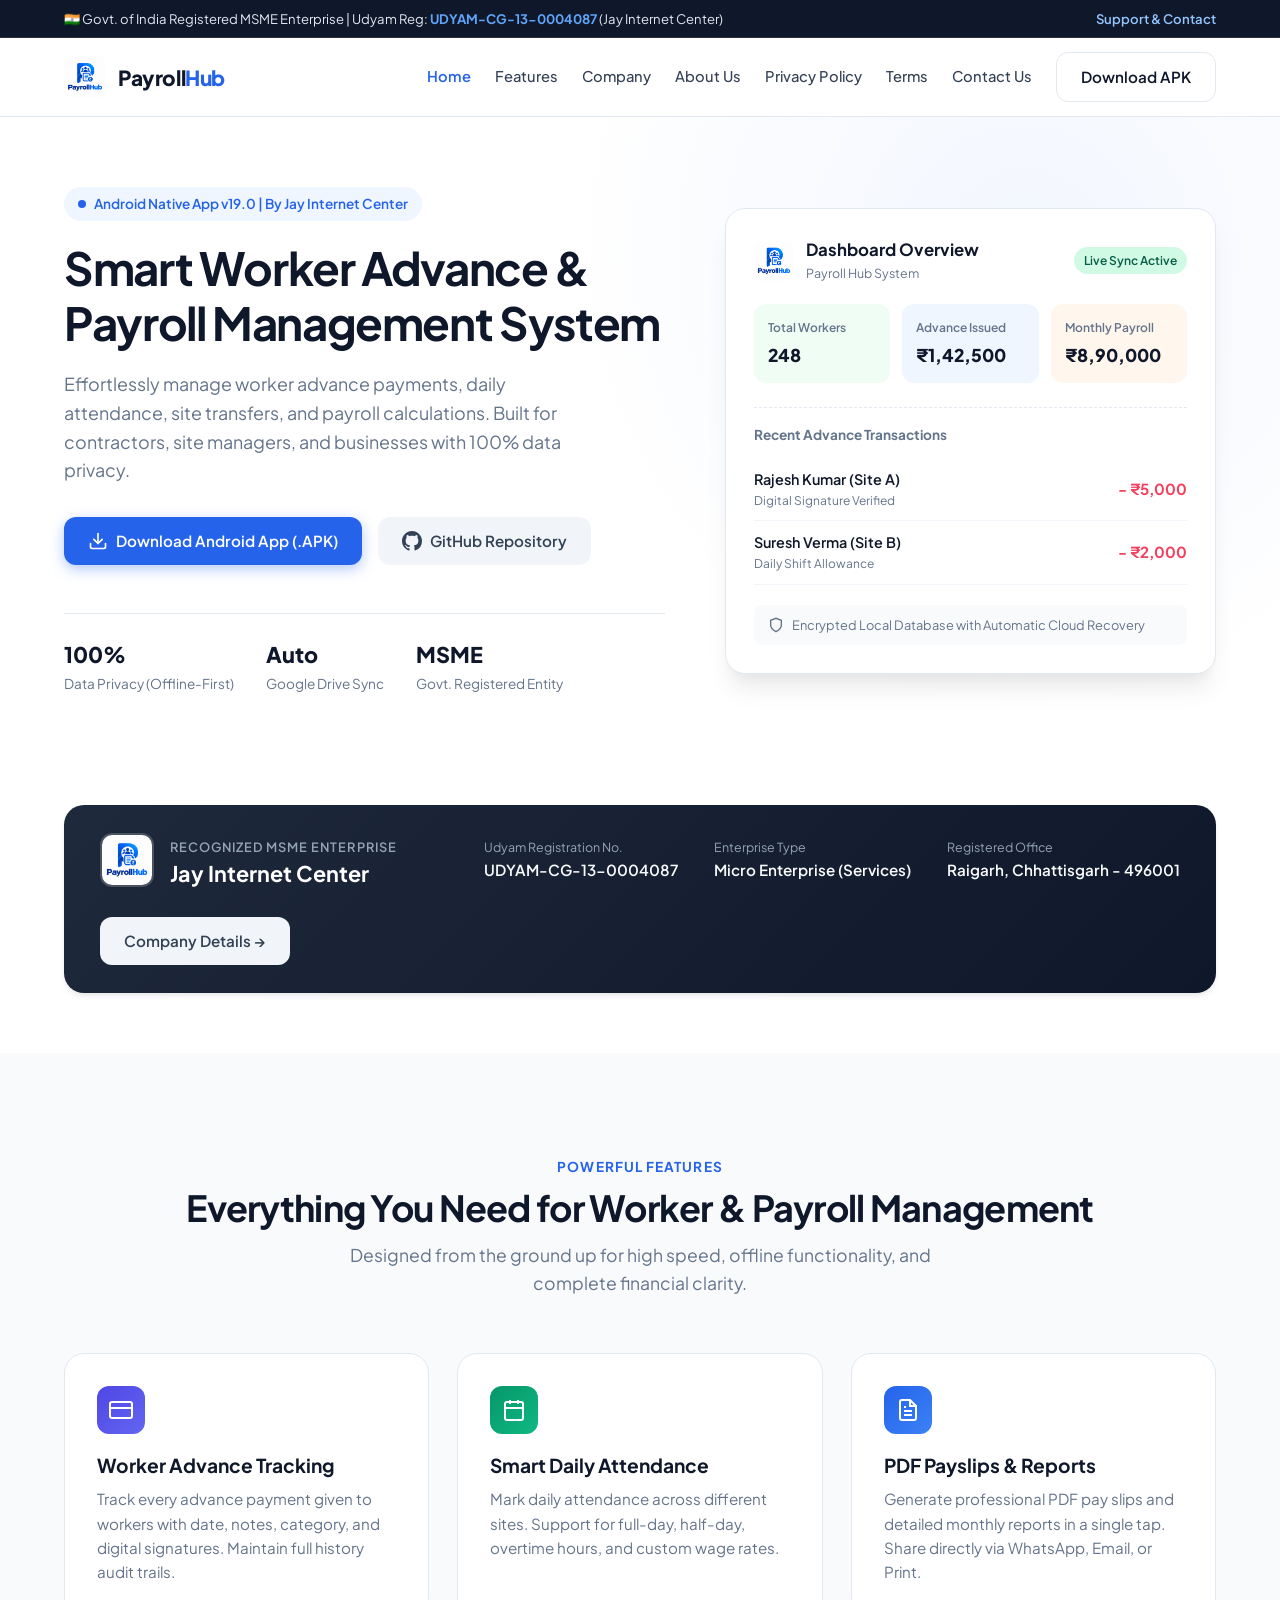
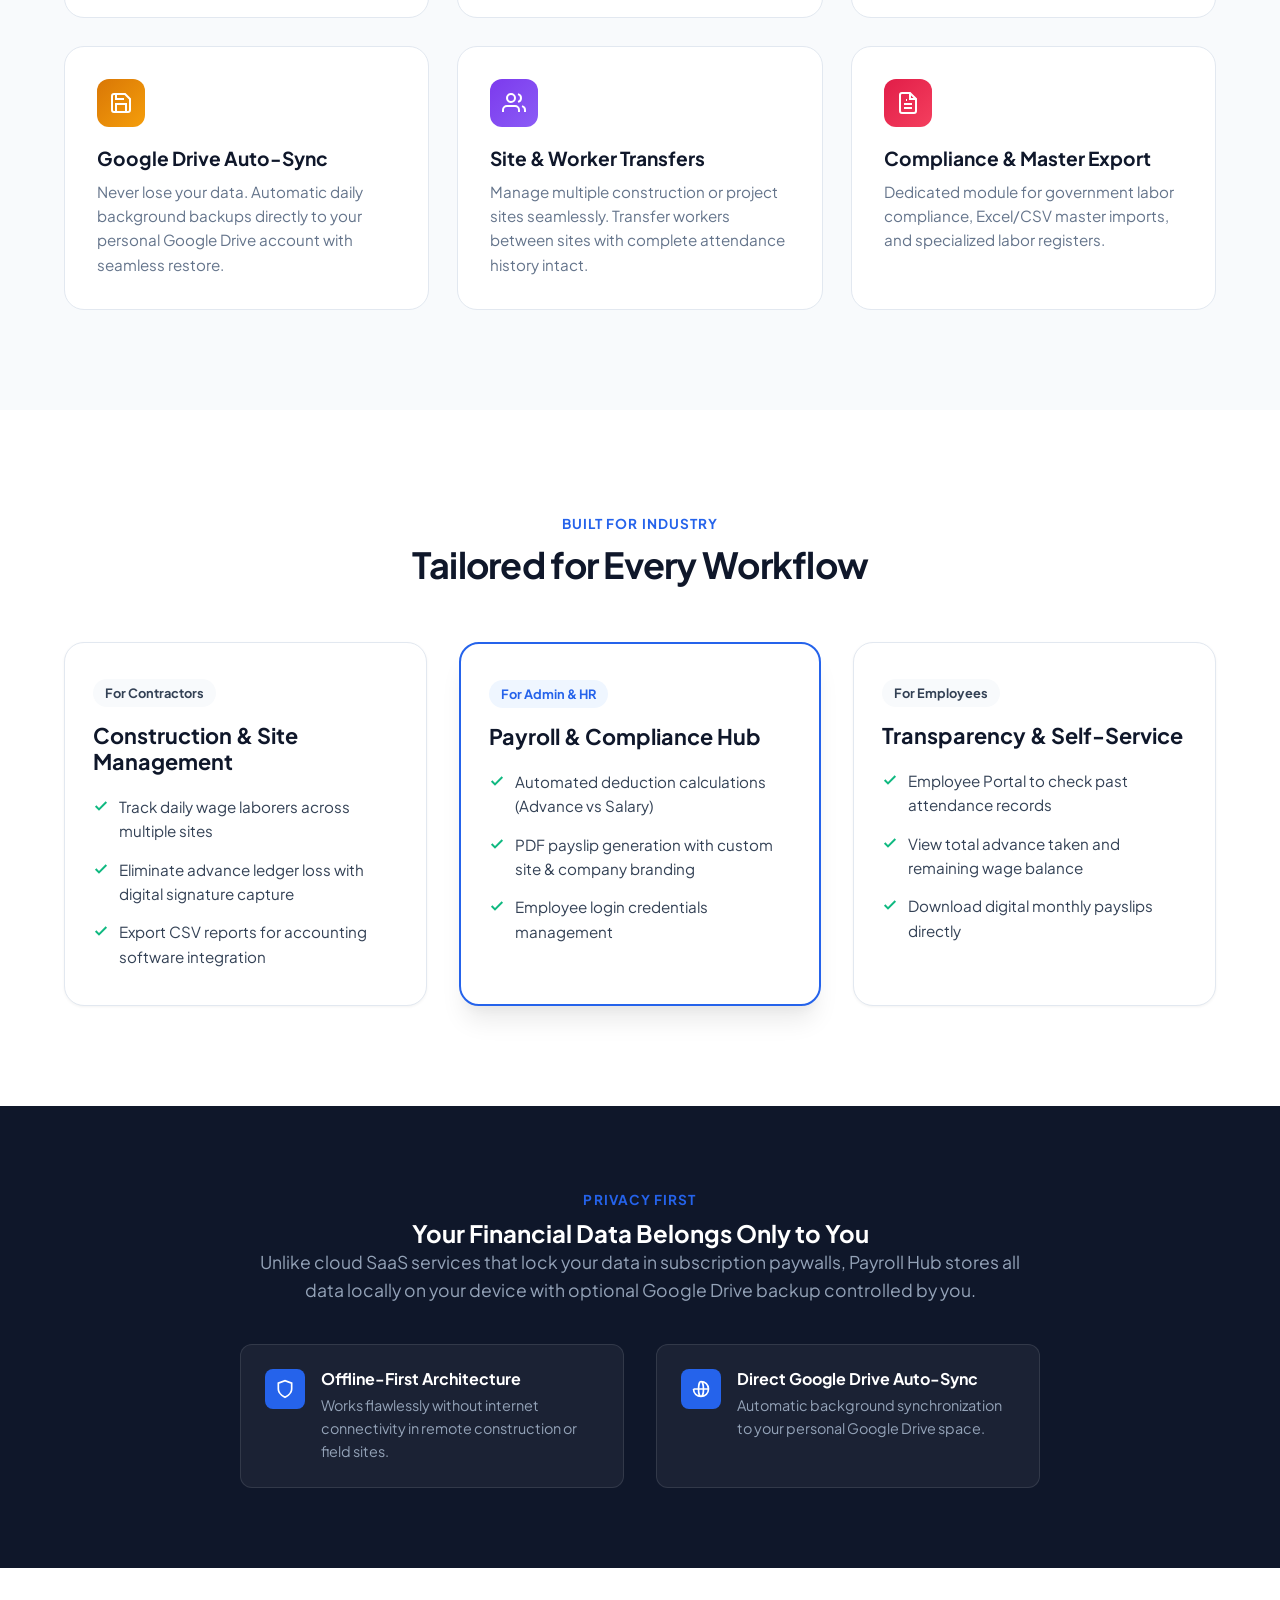
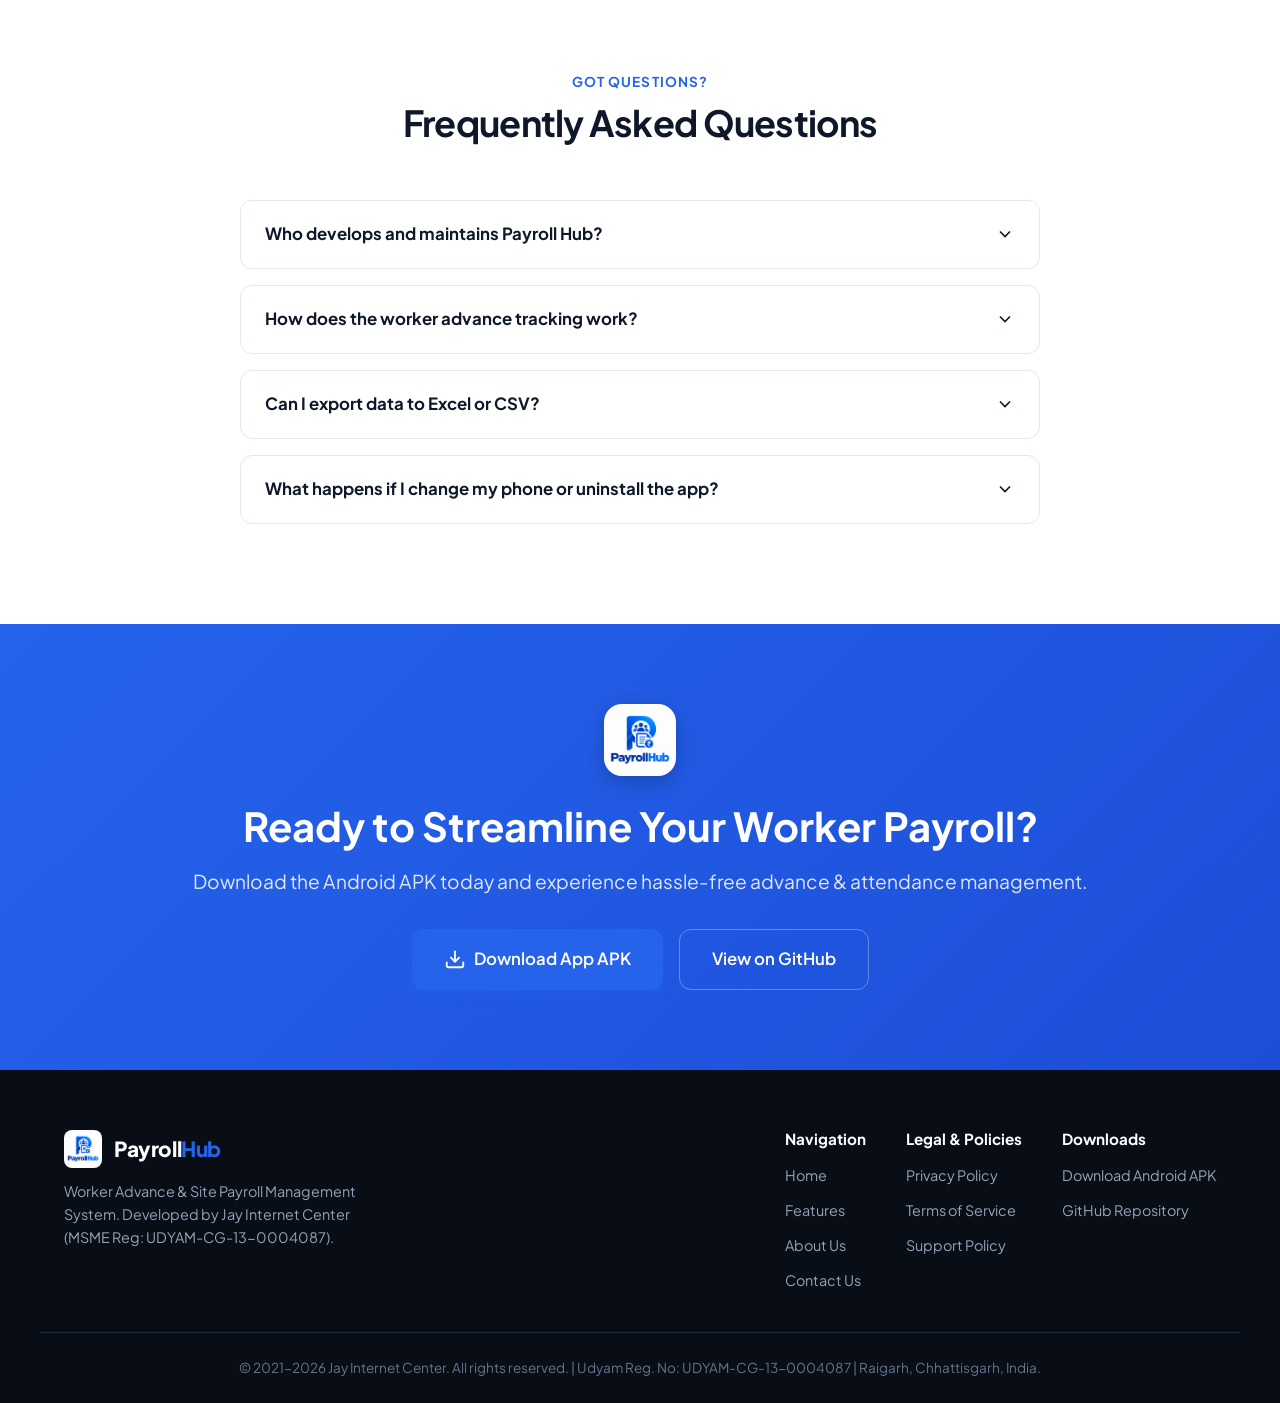
==== commit ed078050: "Update logo.png across navbar, favicons, hero cards, trust banners, and footers" ====
--- a/index.html
+++ b/index.html
@@ -5,6 +5,8 @@
     <meta name="viewport" content="width=device-width, initial-scale=1.0">
     <title>Payroll Hub - Smart Worker Advance & Site Payroll Management System</title>
     <meta name="description" content="All-in-one Android app for worker advance management, site attendance, payroll calculations, PDF payslip generation, and Google Drive auto-sync. Developed by Jay Internet Center (MSME Reg: UDYAM-CG-13-0004087).">
+    <link rel="icon" type="image/png" href="logo.png">
+    <link rel="apple-touch-icon" href="logo.png">
     <link rel="preconnect" href="https://fonts.googleapis.com">
     <link rel="preconnect" href="https://fonts.gstatic.com" crossorigin>
     <link href="https://fonts.googleapis.com/css2?family=Plus+Jakarta+Sans:wght@300;400;500;600;700;800&display=swap" rel="stylesheet">
@@ -24,9 +26,7 @@
     <header class="navbar">
         <div class="container nav-container">
             <a href="index.html" class="brand-logo">
-                <div class="logo-icon">
-                    <svg width="24" height="24" viewBox="0 0 24 24" fill="none" stroke="currentColor" stroke-width="2.5" stroke-linecap="round" stroke-linejoin="round"><path d="M12 2v20M17 5H9.5a3.5 3.5 0 0 0 0 7h5a3.5 3.5 0 0 1 0 7H6"/></svg>
-                </div>
+                <img src="logo.png" alt="Payroll Hub Logo" class="brand-logo-img">
                 <span class="brand-name">Payroll<span>Hub</span></span>
             </a>
 
@@ -89,7 +89,13 @@
             <div class="hero-visual">
                 <div class="app-card-preview">
                     <div class="card-header">
-                        <div class="card-title">Dashboard Overview</div>
+                        <div class="card-title-box">
+                            <img src="logo.png" alt="Payroll Hub" class="card-logo-icon">
+                            <div>
+                                <div class="card-title">Dashboard Overview</div>
+                                <div class="card-sub">Payroll Hub System</div>
+                            </div>
+                        </div>
                         <span class="status-badge">Live Sync Active</span>
                     </div>
                     <div class="card-metrics">
@@ -137,9 +143,7 @@
         <div class="container">
             <div class="trust-card">
                 <div class="trust-badge-col">
-                    <div class="msme-emblem">
-                        <svg width="40" height="40" viewBox="0 0 24 24" fill="none" stroke="currentColor" stroke-width="2"><path d="M12 22s8-4 8-10V5l-8-3-8 3v7c0 6 8 10 8 10z"/></svg>
-                    </div>
+                    <img src="logo.png" alt="Payroll Hub Logo" class="trust-logo-img">
                     <div>
                         <span class="t-sub">Recognized MSME Enterprise</span>
                         <h3>Jay Internet Center</h3>
@@ -351,6 +355,7 @@
     <!-- Download Banner CTA -->
     <section class="cta-banner">
         <div class="container cta-container">
+            <img src="logo.png" alt="Payroll Hub Logo" class="cta-logo-img">
             <h2>Ready to Streamline Your Worker Payroll?</h2>
             <p>Download the Android APK today and experience hassle-free advance & attendance management.</p>
             <div class="cta-buttons">
@@ -369,12 +374,10 @@
     <footer class="footer">
         <div class="container footer-container">
             <div class="footer-brand">
-                <div class="brand-logo">
-                    <div class="logo-icon">
-                        <svg width="20" height="20" viewBox="0 0 24 24" fill="none" stroke="currentColor" stroke-width="2.5"><path d="M12 2v20M17 5H9.5a3.5 3.5 0 0 0 0 7h5a3.5 3.5 0 0 1 0 7H6"/></svg>
-                    </div>
+                <a href="index.html" class="brand-logo">
+                    <img src="logo.png" alt="Payroll Hub Logo" class="footer-logo-img">
                     <span class="brand-name">Payroll<span>Hub</span></span>
-                </div>
+                </a>
                 <p>Worker Advance & Site Payroll Management System. Developed by Jay Internet Center (MSME Reg: UDYAM-CG-13-0004087).</p>
             </div>
 
--- a/styles.css
+++ b/styles.css
@@ -165,7 +165,7 @@
     background-color: rgba(255, 255, 255, 0.95);
     backdrop-filter: blur(12px);
     border-bottom: 1px solid var(--border);
-    padding: 16px 0;
+    padding: 14px 0;
 }
 
 .nav-container {
@@ -177,22 +177,18 @@
 .brand-logo {
     display: flex;
     align-items: center;
-    gap: 10px;
-}
-
-.logo-icon {
-    width: 38px;
-    height: 38px;
-    background: linear-gradient(135deg, var(--primary), #3b82f6);
-    color: white;
+    gap: 12px;
+}
+
+.brand-logo-img {
+    height: 42px;
+    width: auto;
+    object-fit: contain;
     border-radius: var(--radius-sm);
-    display: flex;
-    align-items: center;
-    justify-content: center;
 }
 
 .brand-name {
-    font-size: 1.25rem;
+    font-size: 1.3rem;
     font-weight: 800;
     letter-spacing: -0.02em;
 }
@@ -333,17 +329,13 @@
     gap: 16px;
 }
 
-.msme-emblem {
+.trust-logo-img {
     width: 54px;
     height: 54px;
-    background: rgba(37, 99, 235, 0.2);
-    border: 1px solid rgba(96, 165, 250, 0.4);
-    border-radius: 50%;
-    display: flex;
-    align-items: center;
-    justify-content: center;
-    color: #60a5fa;
-    flex-shrink: 0;
+    border-radius: 12px;
+    object-fit: cover;
+    border: 2px solid rgba(255, 255, 255, 0.2);
+    box-shadow: var(--shadow-sm);
 }
 
 .t-sub {
@@ -403,9 +395,27 @@
     margin-bottom: 20px;
 }
 
+.card-title-box {
+    display: flex;
+    align-items: center;
+    gap: 12px;
+}
+
+.card-logo-icon {
+    width: 40px;
+    height: 40px;
+    border-radius: 8px;
+    object-fit: cover;
+}
+
 .card-title {
     font-weight: 700;
-    font-size: 1.1rem;
+    font-size: 1.05rem;
+}
+
+.card-sub {
+    font-size: 0.78rem;
+    color: var(--text-muted);
 }
 
 .status-badge {
@@ -720,6 +730,15 @@
     text-align: center;
 }
 
+.page-header-logo {
+    width: 64px;
+    height: 64px;
+    border-radius: 16px;
+    object-fit: cover;
+    margin-bottom: 16px;
+    box-shadow: 0 4px 20px rgba(0, 0, 0, 0.3);
+}
+
 .page-header h1 {
     color: #ffffff;
     font-size: 2.5rem;
@@ -898,12 +917,23 @@
     margin-bottom: 24px;
     border-bottom: 1px solid rgba(255, 255, 255, 0.1);
     padding-bottom: 16px;
-    color: #60a5fa;
+}
+
+.msme-logo-img {
+    width: 48px;
+    height: 48px;
+    border-radius: 12px;
+    object-fit: cover;
 }
 
 .msme-header h3 {
     color: #ffffff;
     font-size: 1.25rem;
+}
+
+.msme-sub-title {
+    font-size: 0.82rem;
+    color: #94a3b8;
 }
 
 .msme-info-list {
@@ -1161,6 +1191,14 @@
     text-align: center;
 }
 
+.cta-logo-img {
+    width: 72px;
+    height: 72px;
+    border-radius: 18px;
+    margin-bottom: 20px;
+    box-shadow: 0 6px 20px rgba(0, 0, 0, 0.2);
+}
+
 .cta-banner h2 {
     color: var(--white);
     font-size: 2.5rem;
@@ -1193,6 +1231,13 @@
     gap: 60px;
     padding-bottom: 40px;
     border-bottom: 1px solid #1e293b;
+}
+
+.footer-logo-img {
+    height: 38px;
+    width: auto;
+    object-fit: contain;
+    border-radius: var(--radius-sm);
 }
 
 .footer-brand .brand-name {
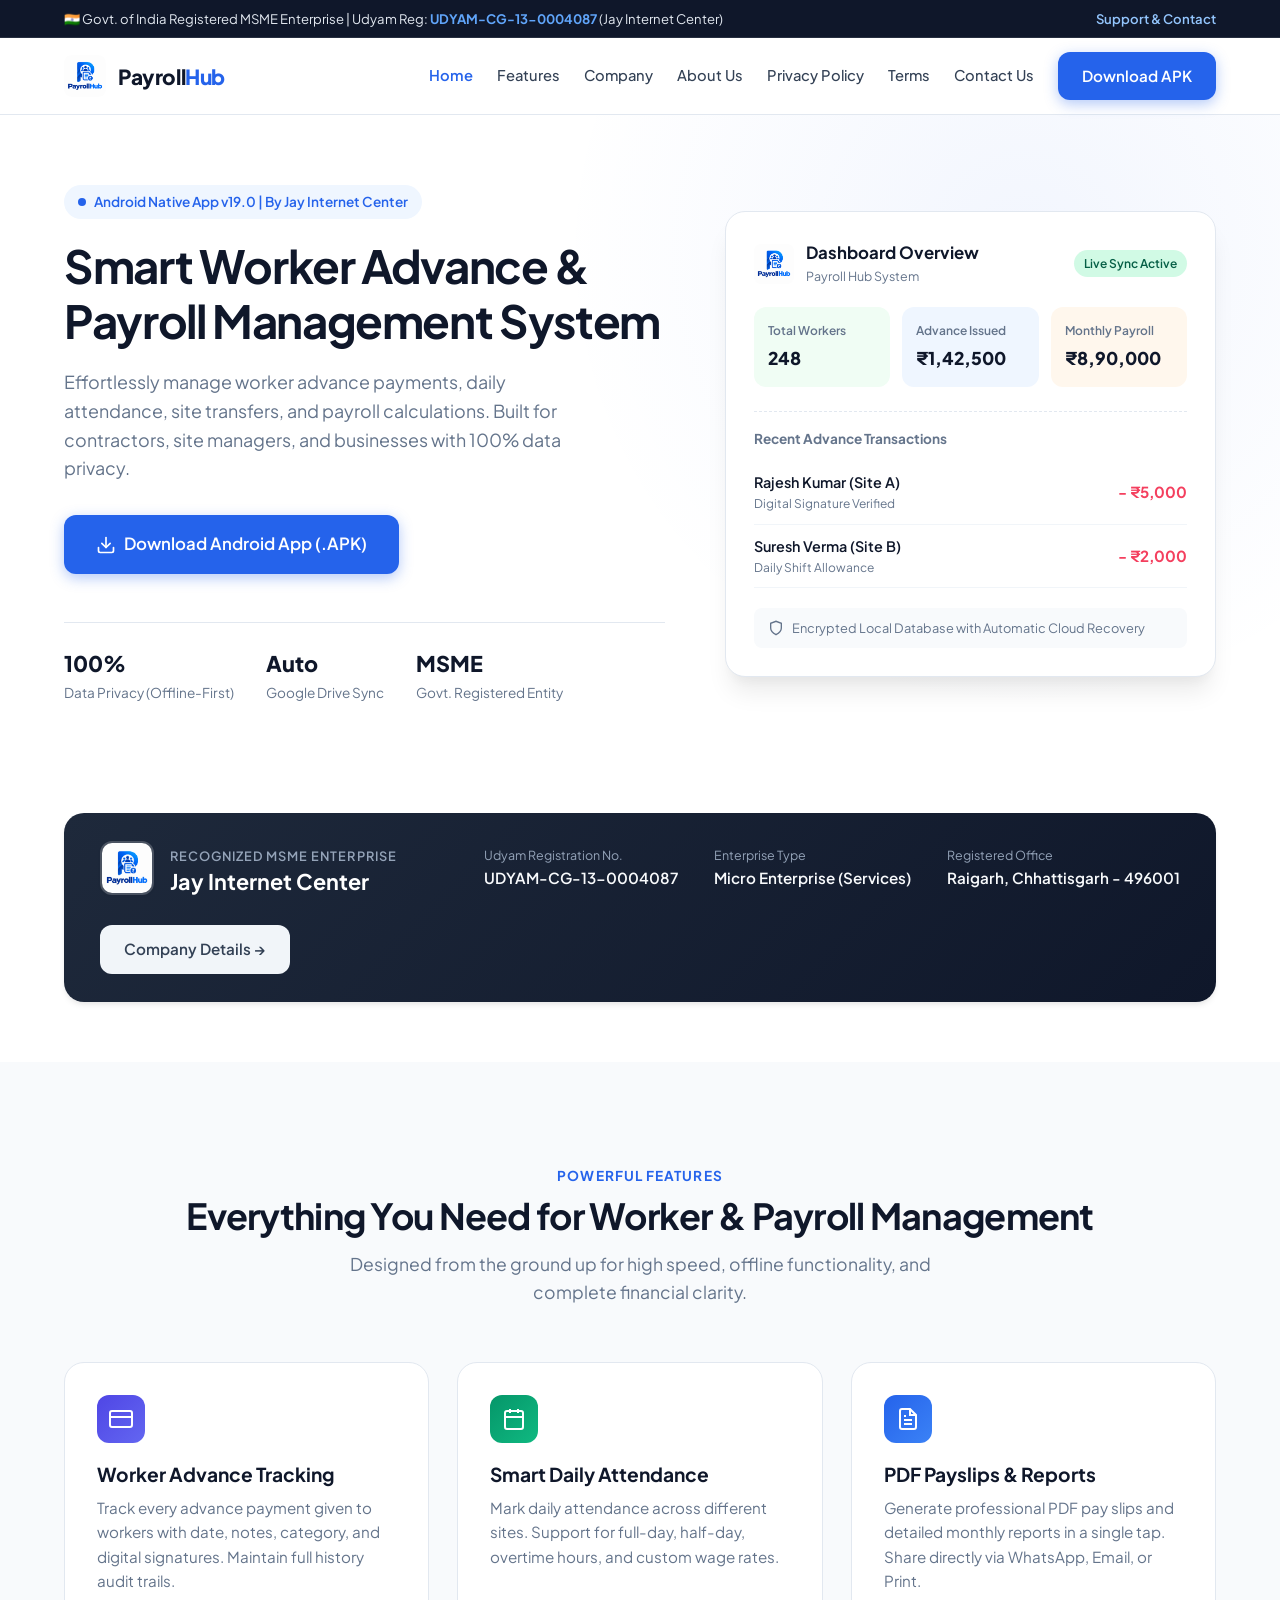
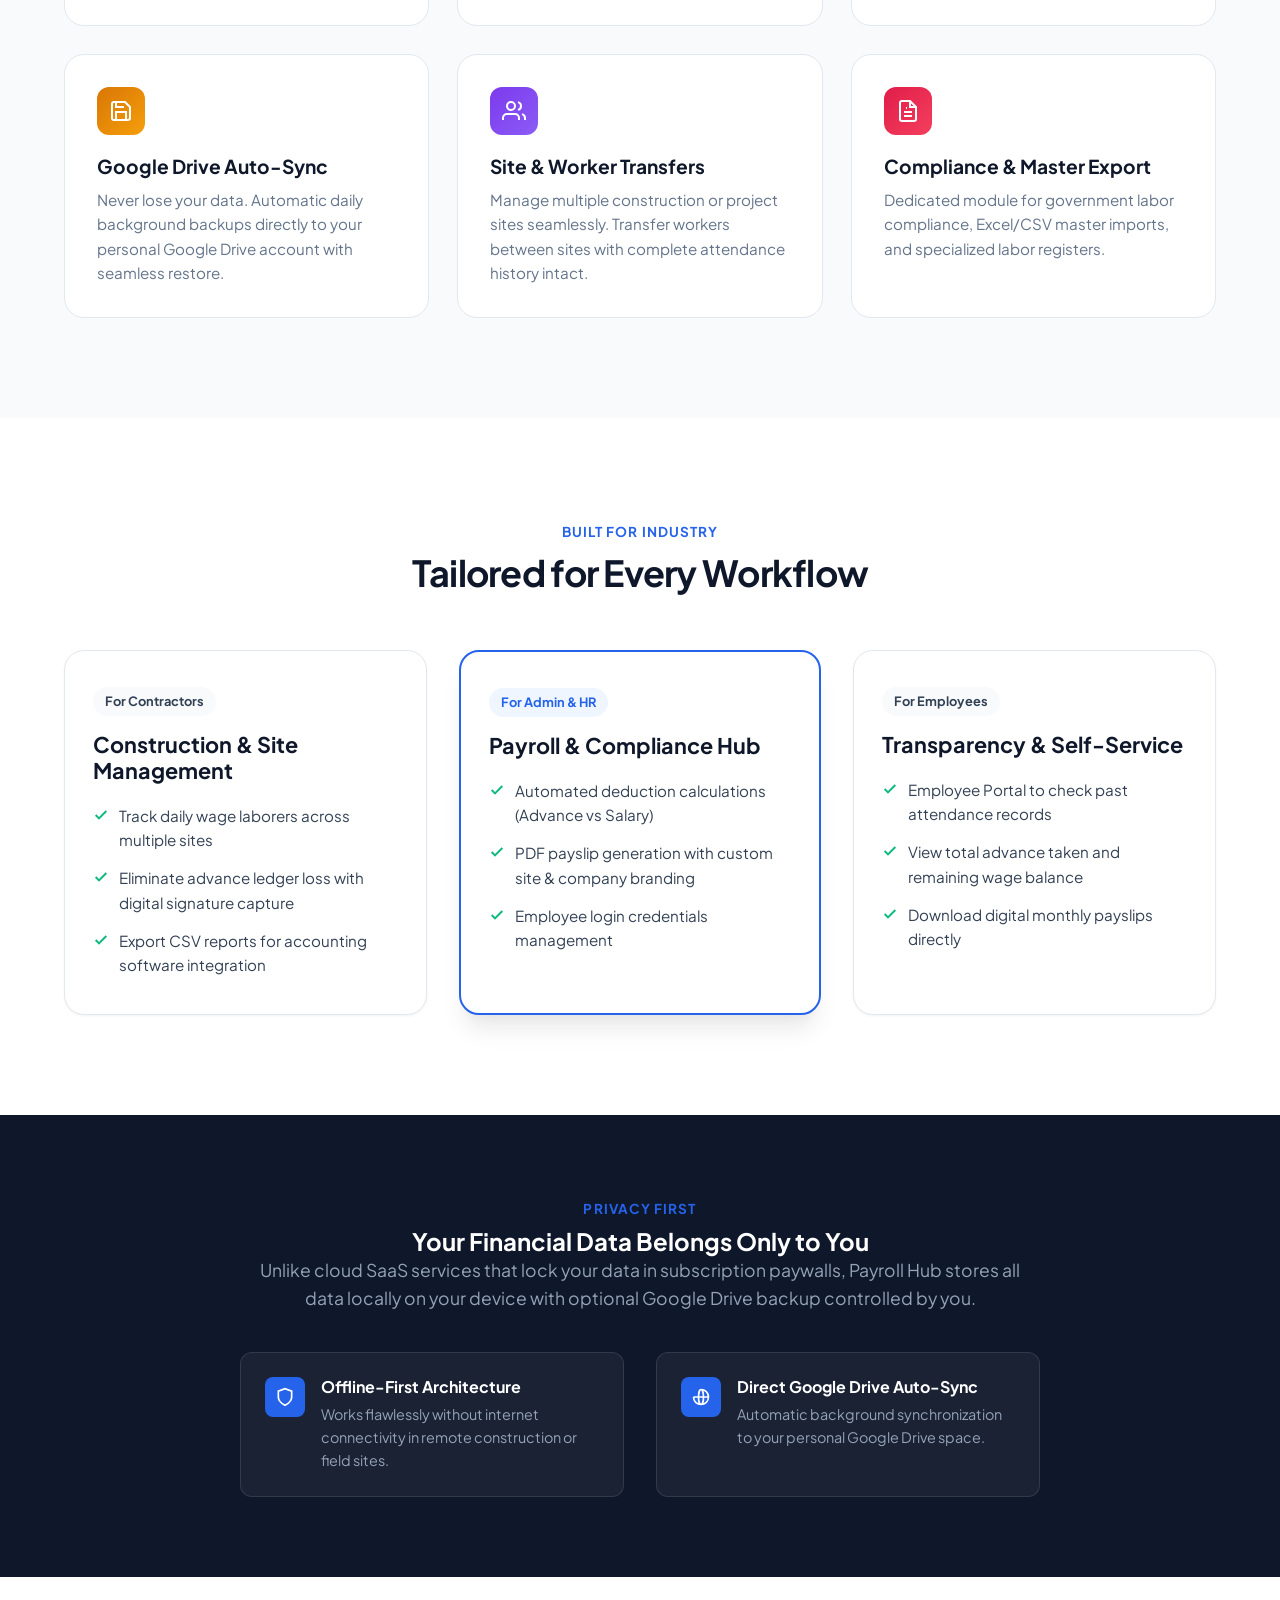
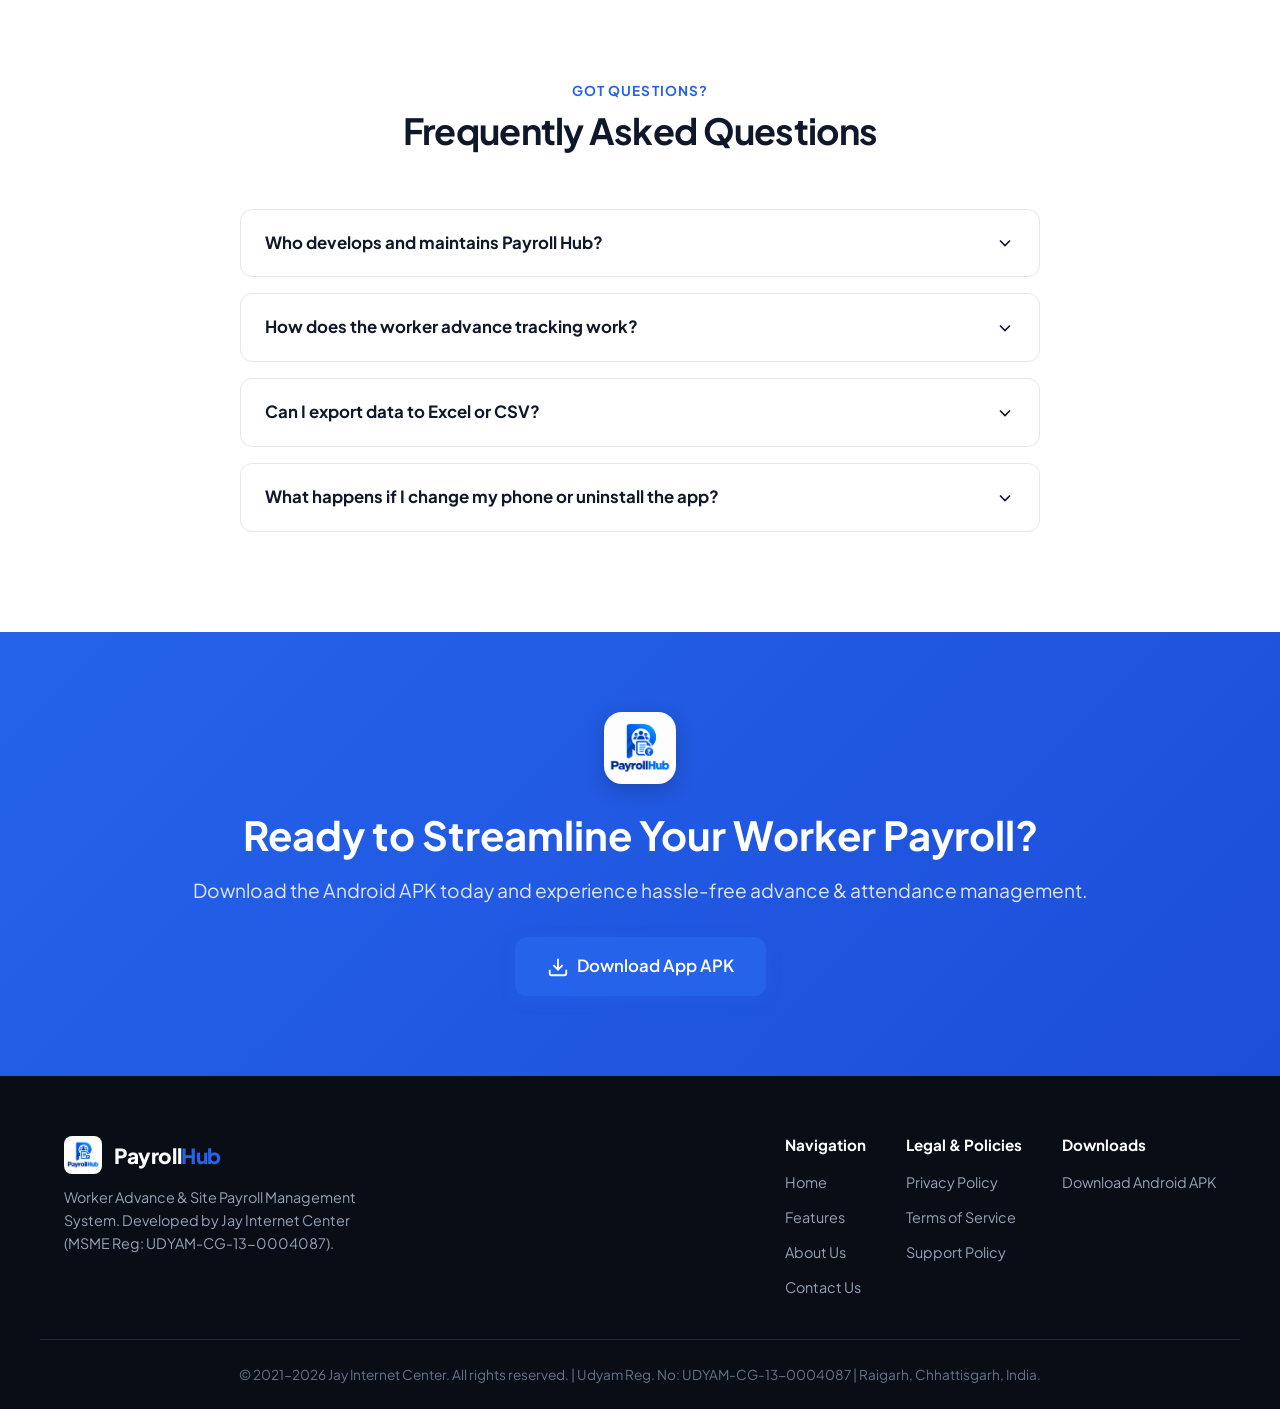
==== commit ef45a088: "Remove GitHub links from site UI and update APK download link to attenfix.tile.new.apk release" ====
--- a/index.html
+++ b/index.html
@@ -38,7 +38,7 @@
                 <a href="privacy.html">Privacy Policy</a>
                 <a href="terms.html">Terms</a>
                 <a href="contact.html">Contact Us</a>
-                <a href="app-release.apk" class="btn btn-outline nav-btn">Download APK</a>
+                <a href="https://github.com/vijaybharti03/WorkerAdvance/releases/download/v1.0.0/attenfix.tile.new.apk" class="btn btn-primary nav-btn">Download APK</a>
             </nav>
 
             <button class="hamburger" id="hamburger" aria-label="Toggle Menu">
@@ -61,13 +61,9 @@
                     Effortlessly manage worker advance payments, daily attendance, site transfers, and payroll calculations. Built for contractors, site managers, and businesses with 100% data privacy.
                 </p>
                 <div class="hero-actions">
-                    <a href="app-release.apk" class="btn btn-primary">
+                    <a href="https://github.com/vijaybharti03/WorkerAdvance/releases/download/v1.0.0/attenfix.tile.new.apk" class="btn btn-primary btn-lg">
                         <svg width="20" height="20" viewBox="0 0 24 24" fill="none" stroke="currentColor" stroke-width="2" stroke-linecap="round" stroke-linejoin="round"><path d="M21 15v4a2 2 0 0 1-2 2H5a2 2 0 0 1-2-2v-4"/><polyline points="7 10 12 15 17 10"/><line x1="12" y1="15" x2="12" y2="3"/></svg>
                         Download Android App (.APK)
-                    </a>
-                    <a href="https://github.com/vijaybharti03/PayrollHub" target="_blank" rel="noopener" class="btn btn-secondary">
-                        <svg width="20" height="20" viewBox="0 0 24 24" fill="currentColor"><path d="M12 0C5.37 0 0 5.37 0 12c0 5.31 3.435 9.795 8.205 11.385.6.105.825-.255.825-.57 0-.285-.015-1.23-.015-2.235-3.015.555-3.795-.735-4.035-1.41-.135-.345-.72-1.41-1.23-1.695-.42-.225-1.02-.78-.015-.795.945-.015 1.62.87 1.845 1.23 1.08 1.815 2.805 1.305 3.495.99.105-.78.42-1.305.765-1.605-2.67-.3-5.46-1.335-5.46-5.925 0-1.305.465-2.385 1.23-3.225-.12-.3-.54-1.53.12-3.18 0 0 1.005-.315 3.3 1.23.96-.27 1.98-.405 3-.405s2.04.135 3 .405c2.295-1.56 3.3-1.23 3.3-1.23.66 1.65.24 2.88.12 3.18.765.84 1.23 1.905 1.23 3.225 0 4.605-2.805 5.625-5.475 5.925.435.375.81 1.095.81 2.22 0 1.605-.015 2.895-.015 3.3 0 .315.225.69.825.57A12.02 12.02 0 0024 12c0-6.63-5.37-12-12-12z"/></svg>
-                        GitHub Repository
                     </a>
                 </div>
                 <div class="hero-stats">
@@ -359,12 +355,9 @@
             <h2>Ready to Streamline Your Worker Payroll?</h2>
             <p>Download the Android APK today and experience hassle-free advance & attendance management.</p>
             <div class="cta-buttons">
-                <a href="app-release.apk" class="btn btn-primary btn-lg">
+                <a href="https://github.com/vijaybharti03/WorkerAdvance/releases/download/v1.0.0/attenfix.tile.new.apk" class="btn btn-primary btn-lg">
                     <svg width="22" height="22" viewBox="0 0 24 24" fill="none" stroke="currentColor" stroke-width="2"><path d="M21 15v4a2 2 0 0 1-2 2H5a2 2 0 0 1-2-2v-4"/><polyline points="7 10 12 15 17 10"/><line x1="12" y1="15" x2="12" y2="3"/></svg>
                     Download App APK
-                </a>
-                <a href="https://github.com/vijaybharti03/PayrollHub" class="btn btn-outline-white btn-lg" target="_blank" rel="noopener">
-                    View on GitHub
                 </a>
             </div>
         </div>
@@ -397,8 +390,7 @@
                 </div>
                 <div class="f-col">
                     <h4>Downloads</h4>
-                    <a href="app-release.apk">Download Android APK</a>
-                    <a href="https://github.com/vijaybharti03/PayrollHub" target="_blank" rel="noopener">GitHub Repository</a>
+                    <a href="https://github.com/vijaybharti03/WorkerAdvance/releases/download/v1.0.0/attenfix.tile.new.apk">Download Android APK</a>
                 </div>
             </div>
         </div>
